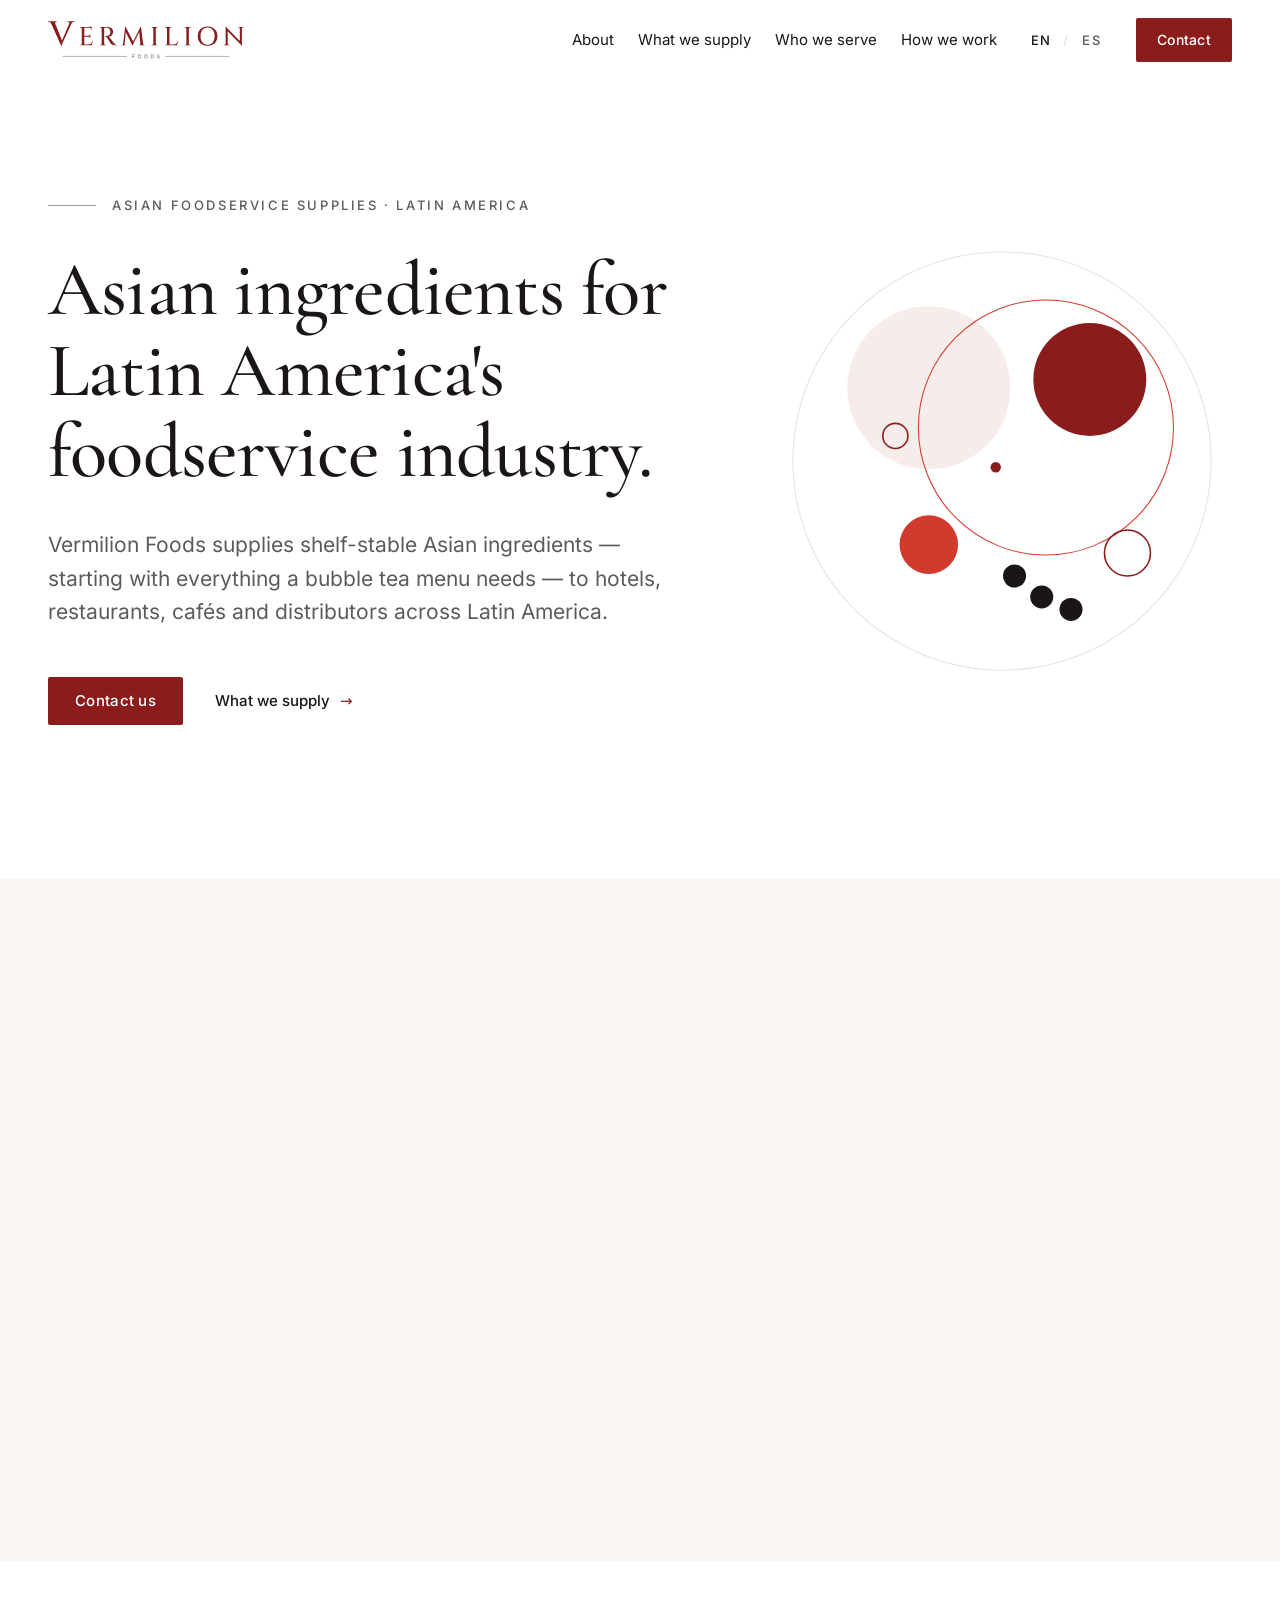
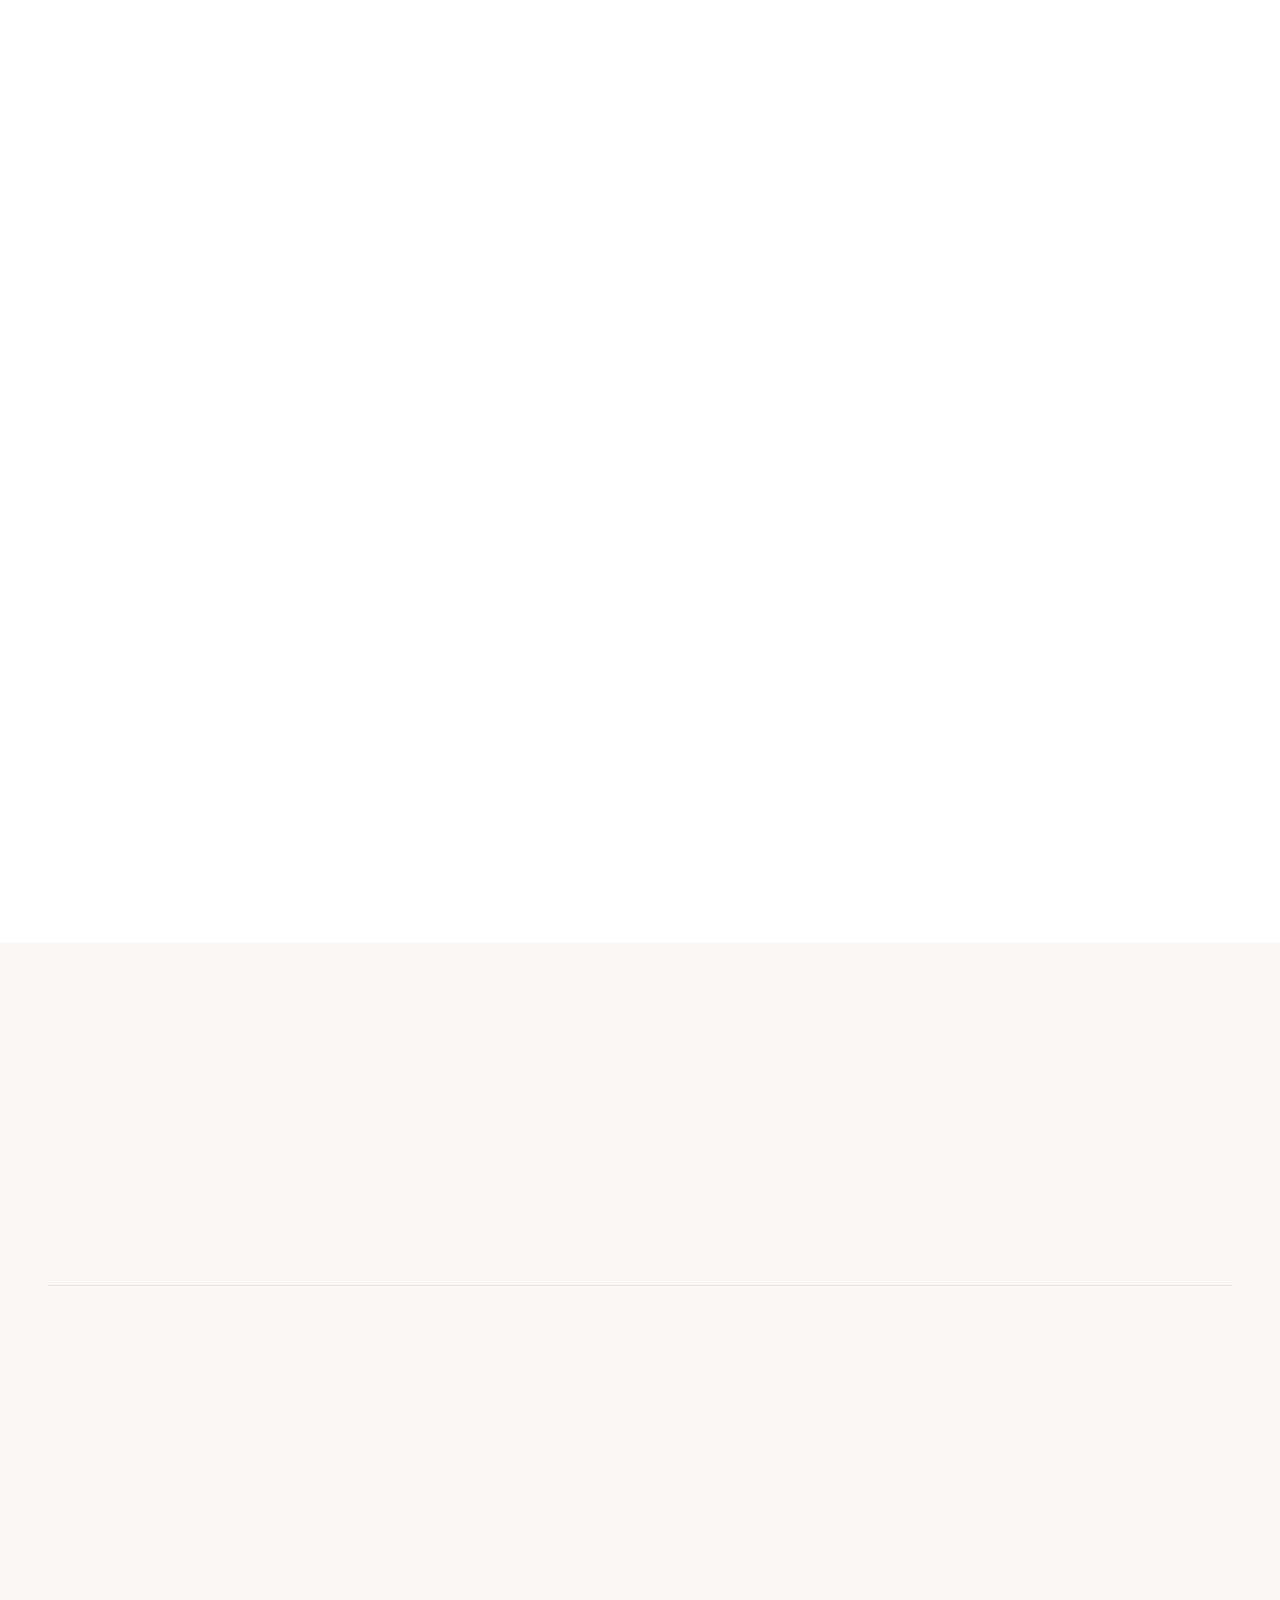
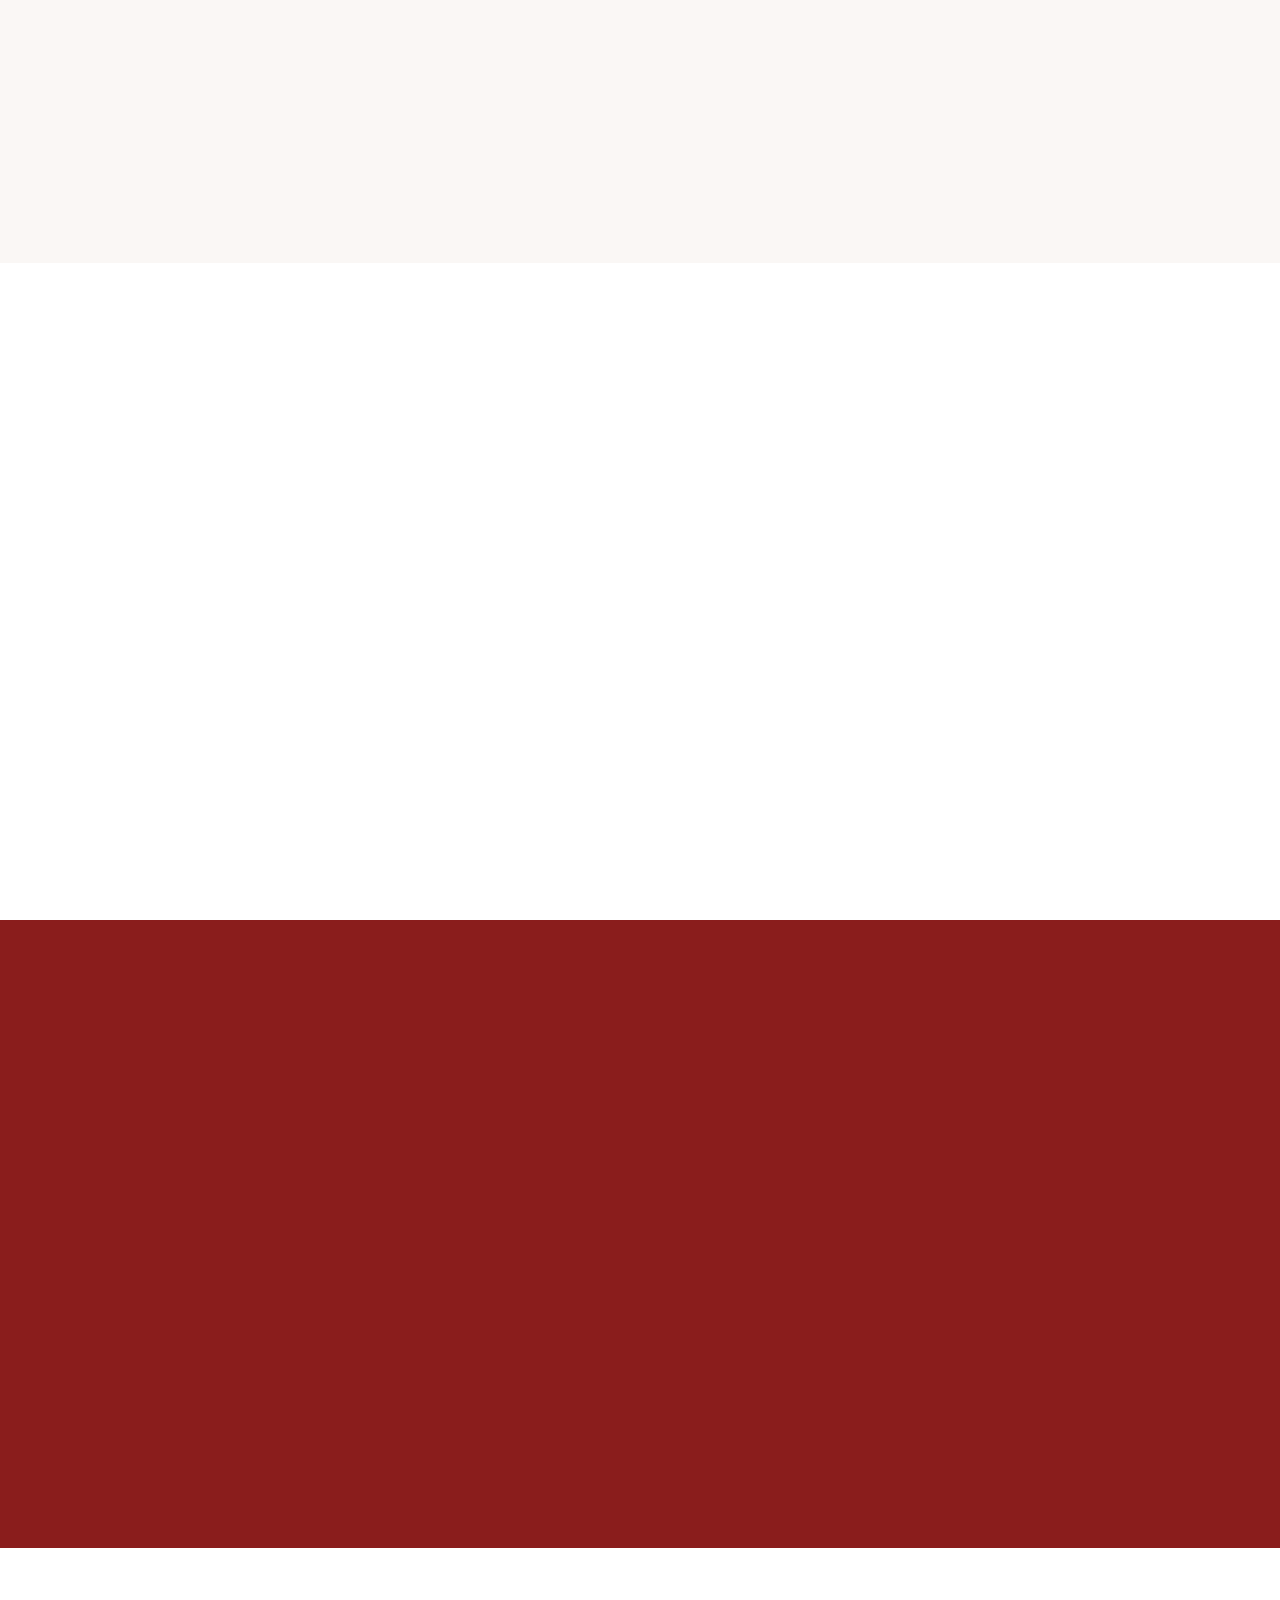
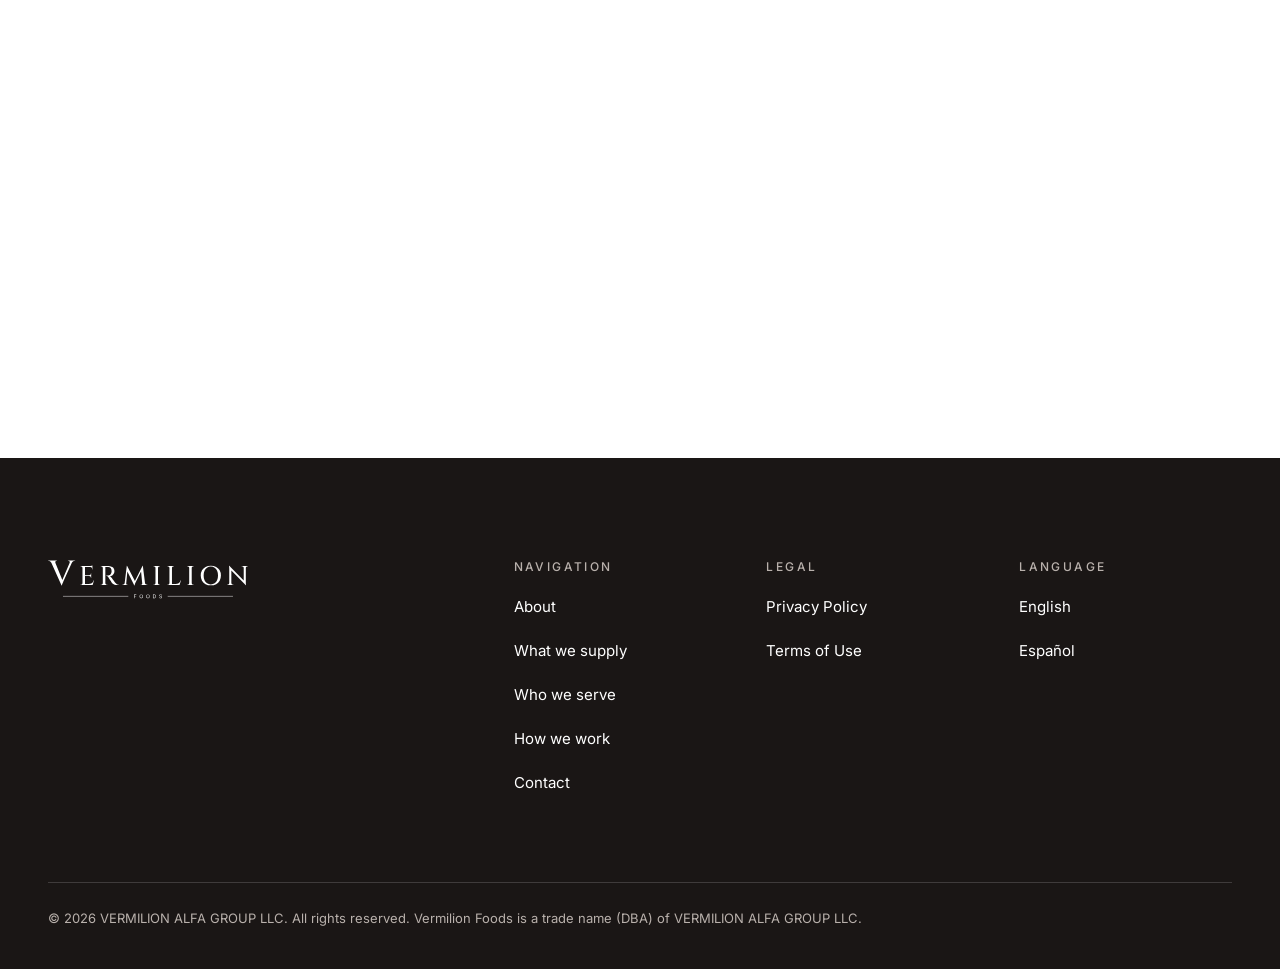
==== index.html @ 8b0ac6c6 "feat: publish bilingual Vermilion Foods phase 1 website" ====
<!doctype html>
<html lang="en">
<head>
  <meta charset="utf-8">
  <meta name="viewport" content="width=device-width, initial-scale=1">
  <meta http-equiv="Content-Security-Policy" content="default-src 'self'; img-src 'self' data:; style-src 'self'; font-src 'self'; script-src 'self'; connect-src 'self'; object-src 'none'; base-uri 'none'; form-action 'none'">
  <meta name="referrer" content="strict-origin-when-cross-origin">
  <title>Vermilion Foods — Asian Foodservice Supplies for Latin America</title>
  <meta name="description" content="Vermilion Foods supplies shelf-stable Asian ingredients and bubble tea supplies to hotels, restaurants, cafés and distributors across Latin America.">
  <link rel="canonical" href="https://jarvis-solutions-lab.github.io/vermilion-foods/">
  <link rel="alternate" hreflang="en" href="https://jarvis-solutions-lab.github.io/vermilion-foods/">
  <link rel="alternate" hreflang="es" href="https://jarvis-solutions-lab.github.io/vermilion-foods/es/">
  <link rel="alternate" hreflang="x-default" href="https://jarvis-solutions-lab.github.io/vermilion-foods/">
  <meta property="og:type" content="website">
  <meta property="og:site_name" content="Vermilion Foods">
  <meta property="og:title" content="Vermilion Foods — Asian Foodservice Supplies for Latin America">
  <meta property="og:description" content="Vermilion Foods supplies shelf-stable Asian ingredients and bubble tea supplies to hotels, restaurants, cafés and distributors across Latin America.">
  <meta property="og:url" content="https://jarvis-solutions-lab.github.io/vermilion-foods/">
  <meta property="og:image" content="https://jarvis-solutions-lab.github.io/vermilion-foods/assets/img/og-image.png">
  <meta property="og:image:width" content="1200">
  <meta property="og:image:height" content="630">
  <meta property="og:image:alt" content="Vermilion Foods">
  <meta property="og:locale" content="en_US">
  <meta property="og:locale:alternate" content="es_LA">
  <meta name="twitter:card" content="summary_large_image">
  <meta name="theme-color" content="#FFFFFF">
  <link rel="icon" href="assets/img/favicon.svg" type="image/svg+xml">
  <link rel="apple-touch-icon" href="assets/img/apple-touch-icon.png">
  <link rel="preload" href="assets/fonts/cormorant-garamond-latin-500-normal.woff2" as="font" type="font/woff2" crossorigin>
  <link rel="stylesheet" href="assets/css/styles.css">
  <script src="assets/js/main.js"></script>
  <script type="application/ld+json">{"@context":"https://schema.org","@type":"Organization","name":"Vermilion Foods","legalName":"VERMILION ALFA GROUP LLC","url":"https://jarvis-solutions-lab.github.io/vermilion-foods/","logo":"https://jarvis-solutions-lab.github.io/vermilion-foods/assets/img/logo-vermilion-foods.svg"}</script><!-- data:EMAIL,PHONE,ADDRESS JSON-LD fields -->
</head>
<body>
  <a class="skip-link" href="#main">Skip to content</a>
  <header class="site-header">
    <div class="wrap header-inner">
      <a class="brand" href="index.html"><img src="assets/img/logo-vermilion-foods.svg" width="196" height="38" alt="Vermilion Foods"></a>
      <button class="menu-toggle" type="button" aria-expanded="false" aria-controls="site-menu"><span>Menu</span><span class="menu-icon" aria-hidden="true"></span></button>
      <div class="site-menu" id="site-menu">
        <nav aria-label="Main">
          <ul class="nav-list">
            <li><a href="#about">About</a></li>
            <li><a href="#products">What we supply</a></li>
            <li><a href="#customers">Who we serve</a></li>
            <li><a href="#process">How we work</a></li>
          </ul>
        </nav>
        <div class="lang" role="group" aria-label="Language"><span aria-current="true" lang="en"><span aria-hidden="true">EN</span><span class="visually-hidden">English</span></span><span class="sep" aria-hidden="true">/</span><a href="es/index.html" hreflang="es" lang="es"><span aria-hidden="true">ES</span><span class="visually-hidden">Español</span></a></div>
        <a class="btn btn-primary btn-sm" href="#contact">Contact</a>
      </div>
    </div>
  </header>
  <main id="main">
    <section class="hero" aria-labelledby="hero-title">
      <div class="wrap hero-grid">
        <div>
          <p class="eyebrow">Asian foodservice supplies · Latin America</p>
          <h1 id="hero-title">Asian ingredients for Latin America's foodservice industry.</h1>
          <p class="lead">Vermilion Foods supplies shelf-stable Asian ingredients — starting with everything a bubble tea menu needs — to hotels, restaurants, cafés and distributors across Latin America.</p>
          <div class="hero-actions">
            <a class="btn btn-primary" href="#contact">Contact us</a>
            <a class="link-arrow" href="#products">What we supply <span class="arrow" aria-hidden="true">→</span></a>
          </div>
        </div>
        <div class="hero-art">
          <svg viewBox="0 0 440 440" width="440" height="440" aria-hidden="true" focusable="false">
            <circle cx="220" cy="220" r="200" fill="none" stroke="#E7E2DE" stroke-width="1"/>
            <circle cx="150" cy="150" r="78" fill="#F6ECEA"/>
            <circle cx="262" cy="188" r="122" fill="none" stroke="#D23A2E" stroke-width="1"/>
            <circle cx="304" cy="142" r="54" fill="#8A1D1C"/>
            <circle cx="150" cy="300" r="28" fill="#D23A2E"/>
            <circle cx="340" cy="308" r="22" fill="none" stroke="#8A1D1C" stroke-width="1.5"/>
            <circle cx="118" cy="196" r="12" fill="none" stroke="#8A1D1C" stroke-width="1.5"/>
            <circle cx="232" cy="330" r="11" fill="#1A1615"/>
            <circle cx="258" cy="350" r="11" fill="#1A1615"/>
            <circle cx="286" cy="362" r="11" fill="#1A1615"/>
            <circle cx="214" cy="226" r="5" fill="#8A1D1C"/>
          </svg>
        </div>
      </div>
    </section>

    <section class="section section--warm" id="about" aria-labelledby="about-title">
      <div class="wrap">
        <p class="eyebrow" data-reveal>About</p>
        <div class="about-grid">
          <h2 id="about-title" data-reveal>A bridge between Asian producers and Latin American kitchens.</h2>
          <div class="prose" data-reveal>
            <p>Vermilion Foods is a business-to-business supplier of Asian food and beverage ingredients. We connect manufacturers in Asia with foodservice operators in Latin America who need consistent products, clear communication and dependable supply.</p>
            <p>Our current focus is the bubble tea category, with a range designed to grow alongside our customers' menus. We work exclusively with shelf-stable products, which keeps logistics simple and quality predictable.</p>
            <p class="legal-note">Vermilion Foods is a trade name of <strong>VERMILION ALFA GROUP LLC</strong>.<!-- data:STATE_OF_FORMATION legal note --></p>
          </div>
        </div>
      </div>
    </section>

    <section class="section" id="products" aria-labelledby="products-title">
      <div class="wrap">
        <div class="section-head">
          <p class="eyebrow" data-reveal>What we supply</p>
          <h2 id="products-title" data-reveal>A focused, shelf-stable range for professional operators.</h2>
        </div>
        <ul class="cards">
          <li class="card" data-reveal>
            <span class="numeral" aria-hidden="true">01</span>
            <h3>Tea & beverage bases</h3>
            <p>Tea leaves, milk tea powders, flavored powders and non-dairy creamers.</p>
          </li>
          <li class="card" data-reveal>
            <span class="numeral" aria-hidden="true">02</span>
            <h3>Toppings</h3>
            <p>Tapioca pearls, popping boba and jellies in foodservice formats.</p>
          </li>
          <li class="card" data-reveal>
            <span class="numeral" aria-hidden="true">03</span>
            <h3>Syrups & flavors</h3>
            <p>Syrups, fruit concentrates and sweeteners for consistent drinks at scale.</p>
          </li>
          <li class="card" data-reveal>
            <span class="numeral" aria-hidden="true">04</span>
            <h3>Asian pantry specialties</h3>
            <p>A growing selection of shelf-stable Asian ingredients for professional kitchens.</p>
          </li>
        </ul>
        <p class="footnote" data-reveal>Product availability varies by market. Contact us for our current range.</p>
      </div>
    </section>

    <section class="section section--warm" id="customers" aria-labelledby="customers-title">
      <div class="wrap">
        <div class="section-head">
          <p class="eyebrow" data-reveal>Who we serve</p>
          <h2 id="customers-title" data-reveal>Built for the HORECA channel.</h2>
        </div>
        <ul class="rows">
          <li class="row" data-reveal>
            <span class="row-index" aria-hidden="true">01</span>
            <h3>Bubble tea shops & cafés</h3>
            <p>Core ingredients for daily operation.</p>
          </li>
          <li class="row" data-reveal>
            <span class="row-index" aria-hidden="true">02</span>
            <h3>Restaurants</h3>
            <p>Asian ingredients for kitchens and beverage programs.</p>
          </li>
          <li class="row" data-reveal>
            <span class="row-index" aria-hidden="true">03</span>
            <h3>Hotels & catering</h3>
            <p>Reliable supply in institutional formats.</p>
          </li>
          <li class="row" data-reveal>
            <span class="row-index" aria-hidden="true">04</span>
            <h3>Distributors & wholesalers</h3>
            <p>A sourcing partner for the Asian category.</p>
          </li>
        </ul>
      </div>
    </section>

    <section class="section" id="process" aria-labelledby="process-title">
      <div class="wrap">
        <div class="section-head">
          <p class="eyebrow" data-reveal>How we work</p>
          <h2 id="process-title" data-reveal>From origin to your operation.</h2>
        </div>
        <ol class="steps">
          <li class="step" data-reveal>
            <span class="numeral" aria-hidden="true">01</span>
            <h3>Sourcing</h3>
            <p>We select products from established manufacturers in Asia.</p>
          </li>
          <li class="step" data-reveal>
            <span class="numeral" aria-hidden="true">02</span>
            <h3>Supply chain</h3>
            <p>We coordinate the path from origin to destination market.</p>
          </li>
          <li class="step" data-reveal>
            <span class="numeral" aria-hidden="true">03</span>
            <h3>Service</h3>
            <p>Support in Spanish and English, before and after every order.</p>
          </li>
        </ol>
      </div>
    </section>

    <section class="band" aria-labelledby="band-title">
      <div class="wrap band-inner" data-reveal>
        <img class="band-logo" src="assets/img/logo-vermilion-foods-white.svg" width="300" height="59" alt="Vermilion Foods">
        <h2 id="band-title">Serving business customers across Latin America.</h2>
        <p>Contact us to confirm availability in your country.</p>
        <a class="btn btn-light" href="#contact">Contact us</a>
      </div>
    </section>

    <section class="section" id="contact" aria-labelledby="contact-title">
      <div class="wrap contact-grid">
        <div>
          <p class="eyebrow" data-reveal>Contact</p>
          <h2 id="contact-title" data-reveal>Let's talk about your operation.</h2>
          <p class="lead" data-reveal>For product information, pricing and availability, reach our team directly. We work with businesses only.</p>
          <!-- data:EMAIL "Email us" mailto button (btn btn-primary) -->
        </div>
        <div class="identity" data-reveal>
          <p class="identity-name">VERMILION ALFA GROUP LLC</p>
          <p class="identity-dba">dba Vermilion Foods</p>
          <!-- data:EMAIL,PHONE,ADDRESS_LINE,ADDRESS_CITY_STATE_ZIP,ADDRESS_COUNTRY,BUSINESS_HOURS contact details (dl.identity-details; address in <address>) -->
        </div>
      </div>
    </section>
  </main>
  <footer class="site-footer">
    <div class="wrap">
      <div class="footer-grid">
        <div>
          <img class="footer-logo" src="assets/img/logo-vermilion-foods-white.svg" width="200" height="39" alt="Vermilion Foods">
        </div>
        <nav class="footer-col" aria-label="Navigation">
          <h2>Navigation</h2>
          <ul>
            <li><a href="#about">About</a></li>
            <li><a href="#products">What we supply</a></li>
            <li><a href="#customers">Who we serve</a></li>
            <li><a href="#process">How we work</a></li>
            <li><a href="#contact">Contact</a></li>
          </ul>
        </nav>
        <nav class="footer-col" aria-label="Legal">
          <h2>Legal</h2>
          <ul>
            <li><a href="privacy.html">Privacy Policy</a></li>
            <li><a href="terms.html">Terms of Use</a></li>
          </ul>
        </nav>
        <div class="footer-col">
          <h2>Language</h2>
          <ul>
            <li><a href="index.html" hreflang="en" lang="en" aria-current="true">English</a></li>
            <li><a href="es/index.html" hreflang="es" lang="es">Español</a></li>
          </ul>
          <!-- data:LINKEDIN_URL footer link -->
        </div>
      </div>
      <p class="footer-legal">© <span data-year>2026</span> VERMILION ALFA GROUP LLC. All rights reserved. Vermilion Foods is a trade name (DBA) of VERMILION ALFA GROUP LLC.</p>
    </div>
  </footer>
</body>
</html>
---- assets/css/styles.css ----
/* Vermilion Foods — styles.css
   Single stylesheet. Mobile-first. No external requests. */

@font-face {
  font-family: "Cormorant Garamond";
  font-style: normal;
  font-weight: 500;
  font-display: swap;
  src: url("../fonts/cormorant-garamond-latin-500-normal.woff2") format("woff2");
}
@font-face {
  font-family: "Cormorant Garamond";
  font-style: normal;
  font-weight: 600;
  font-display: swap;
  src: url("../fonts/cormorant-garamond-latin-600-normal.woff2") format("woff2");
}
@font-face {
  font-family: "Inter";
  font-style: normal;
  font-weight: 400;
  font-display: swap;
  src: url("../fonts/inter-latin-400-normal.woff2") format("woff2");
}
@font-face {
  font-family: "Inter";
  font-style: normal;
  font-weight: 500;
  font-display: swap;
  src: url("../fonts/inter-latin-500-normal.woff2") format("woff2");
}

:root {
  --vermilion: #8A1D1C;
  --vermilion-dark: #6E1615;
  --vermilion-bright: #D23A2E;
  --vermilion-tint: #F6ECEA;
  --ink: #1A1615;
  --gray: #5E5A58;
  --line: #E7E2DE;
  --paper: #FFFFFF;
  --paper-warm: #FAF7F5;

  --serif: "Cormorant Garamond", Georgia, "Times New Roman", serif;
  --sans: "Inter", system-ui, -apple-system, "Segoe UI", Roboto, sans-serif;

  --gutter: 24px;
  --section: clamp(80px, 12vw, 160px);
  --header-h: 72px;
  --measure: 65ch;
}

@media (min-width: 768px) {
  :root { --gutter: 48px; --header-h: 80px; }
}
@media (min-width: 1440px) {
  :root { --gutter: 64px; }
}

*, *::before, *::after { box-sizing: border-box; }

html {
  -webkit-text-size-adjust: 100%;
  text-size-adjust: 100%;
  scroll-behavior: smooth;
  scroll-padding-top: calc(var(--header-h) + 16px);
}

body {
  margin: 0;
  background: var(--paper);
  color: var(--ink);
  font-family: var(--sans);
  font-weight: 400;
  font-size: clamp(1.0625rem, 1rem + 0.25vw, 1.125rem);
  line-height: 1.6;
  -webkit-font-smoothing: antialiased;
  text-rendering: optimizeLegibility;
  overflow-wrap: break-word;
}

img, svg { display: block; max-width: 100%; height: auto; }

h1, h2, h3, p, ul, ol, dl, figure { margin: 0; }
ul[role="list"], .plain-list { list-style: none; padding: 0; }

a { color: var(--vermilion); text-decoration-thickness: 1px; text-underline-offset: 0.2em; }
a:hover { color: var(--vermilion-dark); }

:focus-visible {
  outline: 2px solid var(--vermilion);
  outline-offset: 3px;
  border-radius: 1px;
}

.visually-hidden {
  position: absolute !important;
  width: 1px; height: 1px;
  margin: -1px; padding: 0; border: 0;
  overflow: hidden; clip: rect(0 0 0 0); clip-path: inset(50%);
  white-space: nowrap;
}

.skip-link {
  position: absolute;
  left: var(--gutter);
  top: -100px;
  z-index: 100;
  padding: 12px 18px;
  background: var(--ink);
  color: var(--paper);
  font-size: 0.9375rem;
  font-weight: 500;
  text-decoration: none;
  border-radius: 2px;
}
.skip-link:focus { top: 12px; color: var(--paper); }

.wrap {
  width: 100%;
  max-width: calc(1200px + 2 * var(--gutter));
  margin-inline: auto;
  padding-inline: var(--gutter);
}

/* ---------- Typography ---------- */

.display, h1, h2 {
  font-family: var(--serif);
  font-weight: 500;
  color: var(--ink);
  letter-spacing: -0.01em;
}

h1, .h1 {
  font-size: clamp(2.5rem, 6vw, 5rem);
  line-height: 1.05;
}

h2 {
  font-size: clamp(2rem, 1.4rem + 2.6vw, 3.25rem);
  line-height: 1.1;
}

h3 {
  font-family: var(--serif);
  font-weight: 600;
  font-size: clamp(1.375rem, 1.2rem + 0.6vw, 1.625rem);
  line-height: 1.2;
  color: var(--ink);
}

.lead {
  font-size: clamp(1.125rem, 1.05rem + 0.35vw, 1.3125rem);
  line-height: 1.6;
  color: var(--gray);
  max-width: 58ch;
}

.prose p { max-width: var(--measure); }
.prose p + p { margin-top: 1.25em; }

/* Signature motif from the logo: fine rule + spaced uppercase label */
.eyebrow {
  display: flex;
  align-items: center;
  gap: 16px;
  margin-bottom: clamp(24px, 3vw, 36px);
  font-family: var(--sans);
  font-size: 0.8125rem;
  font-weight: 500;
  line-height: 1.4;
  letter-spacing: 0.2em;
  text-transform: uppercase;
  color: var(--gray);
}
.eyebrow::before {
  content: "";
  flex: 0 0 32px;
  height: 1px;
  background: currentColor;
  opacity: 0.6;
}
@media (min-width: 768px) { .eyebrow::before { flex-basis: 48px; } }
/* Long labels may wrap on small screens: keep the rule on the first line */
.eyebrow:not(.eyebrow--center) { align-items: flex-start; }
.eyebrow:not(.eyebrow--center)::before { margin-top: 0.7em; }
.eyebrow--center { justify-content: center; text-align: center; }
.eyebrow--center::after {
  content: "";
  flex: 0 0 48px;
  height: 1px;
  background: currentColor;
  opacity: 0.6;
}

/* ---------- Buttons ---------- */

.btn {
  display: inline-flex;
  align-items: center;
  justify-content: center;
  min-height: 48px;
  padding: 12px 26px;
  border: 1px solid transparent;
  border-radius: 2px;
  font-family: var(--sans);
  font-size: 0.9375rem;
  font-weight: 500;
  letter-spacing: 0.02em;
  line-height: 1.2;
  text-decoration: none;
  transition: background-color 0.2s ease, color 0.2s ease, border-color 0.2s ease;
}
.btn-primary { background: var(--vermilion); color: var(--paper); }
.btn-primary:hover, .btn-primary:active { background: var(--vermilion-dark); color: var(--paper); }
.btn-sm { min-height: 44px; padding: 10px 20px; font-size: 0.875rem; }
.btn-light { background: var(--paper); color: var(--vermilion); }
.btn-light:hover { background: var(--vermilion-tint); color: var(--vermilion-dark); }

.link-arrow {
  display: inline-flex;
  align-items: center;
  gap: 10px;
  min-height: 48px;
  font-size: 0.9375rem;
  font-weight: 500;
  color: var(--ink);
  text-decoration: none;
}
.link-arrow .arrow { display: inline-block; color: var(--vermilion); transition: transform 0.2s ease; }
.link-arrow:hover { color: var(--vermilion); }
.link-arrow:hover .arrow, .link-arrow:focus-visible .arrow { transform: translateX(4px); }

/* ---------- Header ---------- */

.site-header {
  position: sticky;
  top: 0;
  z-index: 50;
  background: rgba(255, 255, 255, 0.92);
  -webkit-backdrop-filter: saturate(160%) blur(12px);
  backdrop-filter: saturate(160%) blur(12px);
  border-bottom: 1px solid transparent;
  transition: border-color 0.25s ease;
}
.site-header.is-scrolled, html:not(.js) .site-header { border-bottom-color: var(--line); }

.header-inner {
  display: flex;
  align-items: center;
  justify-content: space-between;
  gap: 16px;
  min-height: var(--header-h);
}

.brand {
  display: inline-flex;
  align-items: center;
  flex: 0 0 auto;
  min-height: 44px;
  padding: 4px 0;
}
.brand img { width: 160px; height: auto; }
@media (min-width: 768px) { .brand img { width: 196px; } }

.menu-toggle {
  display: none;
  align-items: center;
  gap: 10px;
  min-height: 44px;
  min-width: 44px;
  padding: 0 4px 0 12px;
  border: 0;
  background: transparent;
  color: var(--ink);
  font: 500 0.875rem/1 var(--sans);
  letter-spacing: 0.08em;
  text-transform: uppercase;
  cursor: pointer;
}
.menu-icon, .menu-icon::before, .menu-icon::after {
  display: block;
  width: 22px;
  height: 1.5px;
  background: currentColor;
  transition: transform 0.2s ease, opacity 0.2s ease;
}
.menu-icon { position: relative; }
.menu-icon::before, .menu-icon::after { content: ""; position: absolute; left: 0; }
.menu-icon::before { top: -7px; }
.menu-icon::after { top: 7px; }
.menu-toggle[aria-expanded="true"] .menu-icon { background: transparent; }
.menu-toggle[aria-expanded="true"] .menu-icon::before { transform: translateY(7px) rotate(45deg); }
.menu-toggle[aria-expanded="true"] .menu-icon::after { transform: translateY(-7px) rotate(-45deg); }

.site-menu { display: flex; align-items: center; gap: 28px; }

.nav-list {
  display: flex;
  align-items: center;
  gap: 4px 24px;
  margin: 0;
  padding: 0;
  list-style: none;
}
.nav-list a, .lang a, .lang span[aria-current] {
  display: inline-flex;
  align-items: center;
  min-height: 44px;
  color: var(--ink);
  font-size: 0.9375rem;
  text-decoration: none;
}
.nav-list a:hover { color: var(--vermilion); }

.lang {
  display: flex;
  align-items: center;
  gap: 6px;
  font-size: 0.8125rem;
  font-weight: 500;
  letter-spacing: 0.12em;
  color: var(--gray);
}
.lang a, .lang span[aria-current] { min-width: 32px; justify-content: center; font-size: 0.8125rem; }
.lang a { color: var(--gray); }
.lang a:hover { color: var(--vermilion); }
.lang [aria-current] { color: var(--ink); text-decoration: underline; text-decoration-color: var(--vermilion); text-underline-offset: 0.45em; }
.lang .sep { color: var(--line); }

/* Compact header: below 1120px the menu collapses */
@media (max-width: 1119.98px) {
  /* Without JS: the full menu is shown, wrapped beneath the logo, header not sticky */
  html:not(.js) .site-header { position: relative; }
  html:not(.js) .header-inner { flex-wrap: wrap; padding-block: 8px; }
  html:not(.js) .site-menu { flex-wrap: wrap; width: 100%; gap: 0 24px; padding-bottom: 8px; }
  html:not(.js) .nav-list { flex-wrap: wrap; width: 100%; }

  .js .menu-toggle { display: inline-flex; }
  .js .site-menu {
    position: absolute;
    left: 0;
    right: 0;
    top: 100%;
    display: none;
    flex-direction: column;
    align-items: stretch;
    gap: 0;
    padding: 8px var(--gutter) 28px;
    background: var(--paper);
    border-bottom: 1px solid var(--line);
    max-height: calc(100vh - var(--header-h));
    overflow-y: auto;
  }
  .js .site-menu.is-open { display: flex; }
  .js .site-menu .nav-list { flex-direction: column; align-items: stretch; gap: 0; }
  .js .site-menu .nav-list a {
    width: 100%;
    min-height: 56px;
    border-bottom: 1px solid var(--line);
    font-family: var(--serif);
    font-size: 1.5rem;
    font-weight: 500;
  }
  .js .site-menu .lang { padding: 16px 0; }
  .js .site-menu .btn { align-self: flex-start; }
}

/* ---------- Sections ---------- */

.section { padding-block: var(--section); }
.section--warm { background: var(--paper-warm); }
.section-head { max-width: 820px; margin-bottom: clamp(48px, 6vw, 80px); }

/* Hero */
.hero { padding-block: clamp(56px, 9vw, 128px) var(--section); overflow: hidden; }
.hero-grid { display: grid; gap: clamp(40px, 6vw, 72px); align-items: center; }
.hero h1 { max-width: 18ch; }
.hero .lead { margin-top: clamp(24px, 3vw, 36px); }
.hero-actions { display: flex; flex-wrap: wrap; align-items: center; gap: 12px 32px; margin-top: clamp(32px, 4vw, 48px); }
.hero-art { width: min(100%, 420px); justify-self: center; }
.hero-art svg { width: 100%; height: auto; }
@media (min-width: 1024px) {
  .hero-grid { grid-template-columns: minmax(0, 7fr) minmax(0, 5fr); }
  .hero-art { width: 100%; max-width: 460px; justify-self: end; }
}
@media (max-width: 767.98px) {
  .hero-art { width: min(72%, 300px); }
}

/* About */
.about-grid { display: grid; gap: clamp(32px, 5vw, 80px); }
.legal-note {
  margin-top: clamp(32px, 4vw, 48px);
  padding-top: 24px;
  border-top: 1px solid var(--line);
  font-size: 0.9375rem;
  color: var(--gray);
  max-width: var(--measure);
}
.legal-note strong { color: var(--ink); font-weight: 500; letter-spacing: 0.02em; }
@media (min-width: 1024px) {
  .about-grid { grid-template-columns: minmax(0, 5fr) minmax(0, 6fr); }
  .about-grid h2 { position: sticky; top: calc(var(--header-h) + 32px); align-self: start; }
}

/* Cards */
.cards { display: grid; gap: 16px; margin: 0; padding: 0; list-style: none; }
.card {
  display: flex;
  flex-direction: column;
  gap: 16px;
  padding: clamp(28px, 3vw, 40px);
  background: var(--paper);
  border: 1px solid var(--line);
  border-radius: 2px;
  transition: border-color 0.25s ease;
}
.card:hover { border-color: var(--vermilion); }
.numeral {
  font-family: var(--serif);
  font-weight: 500;
  font-size: clamp(2.75rem, 2.2rem + 2vw, 3.75rem);
  line-height: 1;
  color: var(--vermilion);
  font-variant-numeric: lining-nums;
}
.card .numeral { margin-bottom: clamp(16px, 3vw, 40px); }
.card p { color: var(--gray); font-size: 1rem; }
.footnote { margin-top: 32px; font-size: 0.9375rem; color: var(--gray); }
@media (min-width: 768px) { .cards { grid-template-columns: repeat(2, minmax(0, 1fr)); } }
@media (min-width: 1200px) { .cards { grid-template-columns: repeat(4, minmax(0, 1fr)); } }

/* Who we serve — rows */
.rows { margin: 0; padding: 0; list-style: none; border-top: 1px solid var(--line); }
.row {
  display: grid;
  gap: 8px 32px;
  padding-block: clamp(24px, 3vw, 36px);
  border-bottom: 1px solid var(--line);
}
.row-index { font-size: 0.8125rem; font-weight: 500; letter-spacing: 0.2em; color: var(--gray); padding-top: 0.35em; }
.row p { color: var(--gray); max-width: 52ch; }
@media (min-width: 768px) {
  .row { grid-template-columns: 64px minmax(0, 5fr) minmax(0, 6fr); align-items: baseline; }
}

/* How we work — steps */
.steps { display: grid; gap: 48px; margin: 0; padding: 0; list-style: none; }
.step { padding-top: 28px; border-top: 1px solid var(--ink); }
.step .numeral { font-size: 1.75rem; margin-bottom: 20px; }
.step h3 { margin-bottom: 12px; }
.step p { color: var(--gray); }
@media (min-width: 768px) { .steps { grid-template-columns: repeat(3, minmax(0, 1fr)); gap: clamp(24px, 4vw, 56px); } }

/* Feature band — the only vermilion section */
.band { background: var(--vermilion); color: var(--paper); padding-block: clamp(72px, 9vw, 120px); }
.band-inner { display: grid; gap: 32px; justify-items: center; text-align: center; }
.band-logo { width: min(300px, 72%); }
.band h2 { color: var(--paper); max-width: 20ch; font-size: clamp(2rem, 1.4rem + 2.4vw, 3rem); }
.band p { max-width: 48ch; color: var(--paper); font-size: 1.125rem; }
.band .btn-light { margin-top: 8px; }
.band :focus-visible { outline-color: var(--paper); }

/* Contact */
.contact-grid { display: grid; gap: clamp(40px, 6vw, 96px); }
.contact-grid .lead { margin-top: 24px; }
.identity {
  align-self: start;
  padding: clamp(28px, 3vw, 40px);
  border: 1px solid var(--line);
  border-radius: 2px;
  background: var(--paper);
}
.identity-name { font-size: 1rem; font-weight: 500; letter-spacing: 0.08em; color: var(--ink); }
.identity-dba { margin-top: 4px; color: var(--gray); font-size: 1rem; }
.identity-details { margin: 28px 0 0; padding: 0; }
.identity-details dt { font-size: 0.8125rem; font-weight: 500; letter-spacing: 0.2em; text-transform: uppercase; color: var(--gray); }
@media (min-width: 1024px) { .contact-grid { grid-template-columns: minmax(0, 7fr) minmax(0, 5fr); align-items: end; } }

/* ---------- Footer ---------- */

.site-footer { background: var(--ink); color: #D9D3CF; padding-block: clamp(64px, 8vw, 104px) 40px; font-size: 0.9375rem; }
.site-footer a { color: #FFFFFF; text-decoration: none; }
.site-footer a:hover { text-decoration: underline; color: #FFFFFF; }
.site-footer :focus-visible { outline-color: #FFFFFF; }
.footer-grid { display: grid; gap: 40px; }
.footer-logo { width: 200px; }
.footer-col h2 {
  margin-bottom: 12px;
  font-family: var(--sans);
  font-size: 0.75rem;
  font-weight: 500;
  letter-spacing: 0.2em;
  text-transform: uppercase;
  color: #B9B1AC;
}
.footer-col ul { margin: 0; padding: 0; list-style: none; }
.footer-col a { display: inline-flex; align-items: center; min-height: 44px; }
.footer-legal {
  margin-top: clamp(48px, 6vw, 80px);
  padding-top: 24px;
  border-top: 1px solid rgba(255, 255, 255, 0.16);
  font-size: 0.8125rem;
  line-height: 1.7;
  color: #B9B1AC;
  max-width: none;
}
@media (min-width: 768px) {
  .footer-grid { grid-template-columns: minmax(0, 2fr) repeat(3, minmax(0, 1fr)); }
}

/* ---------- Legal pages ---------- */

.legal-page { padding-block: clamp(56px, 8vw, 112px) var(--section); }
.legal-page h1 { font-size: clamp(2.5rem, 5vw, 4rem); }
.legal-meta { margin-top: 20px; color: var(--gray); font-size: 0.9375rem; }
.legal-body { margin-top: clamp(40px, 5vw, 64px); max-width: 720px; }
.legal-body section + section { margin-top: 40px; padding-top: 40px; border-top: 1px solid var(--line); }
.legal-body h2 { font-size: clamp(1.5rem, 1.3rem + 0.8vw, 1.875rem); margin-bottom: 12px; }
.legal-body p { color: var(--ink); }
.legal-body p + p { margin-top: 1em; }

/* ---------- Motion (progressive enhancement) ---------- */

.js .reveal-pending { opacity: 0; transform: translateY(12px); }
.js .reveal-pending.is-visible {
  opacity: 1;
  transform: none;
  transition: opacity 0.5s ease, transform 0.5s ease;
}

@media (prefers-reduced-motion: reduce) {
  html { scroll-behavior: auto; }
  *, *::before, *::after { transition: none !important; animation: none !important; }
  .js .reveal-pending { opacity: 1; transform: none; }
}

@media print {
  .site-header, .band, .hero-art, .skip-link { display: none !important; }
  .site-footer { background: none; color: #000; }
}
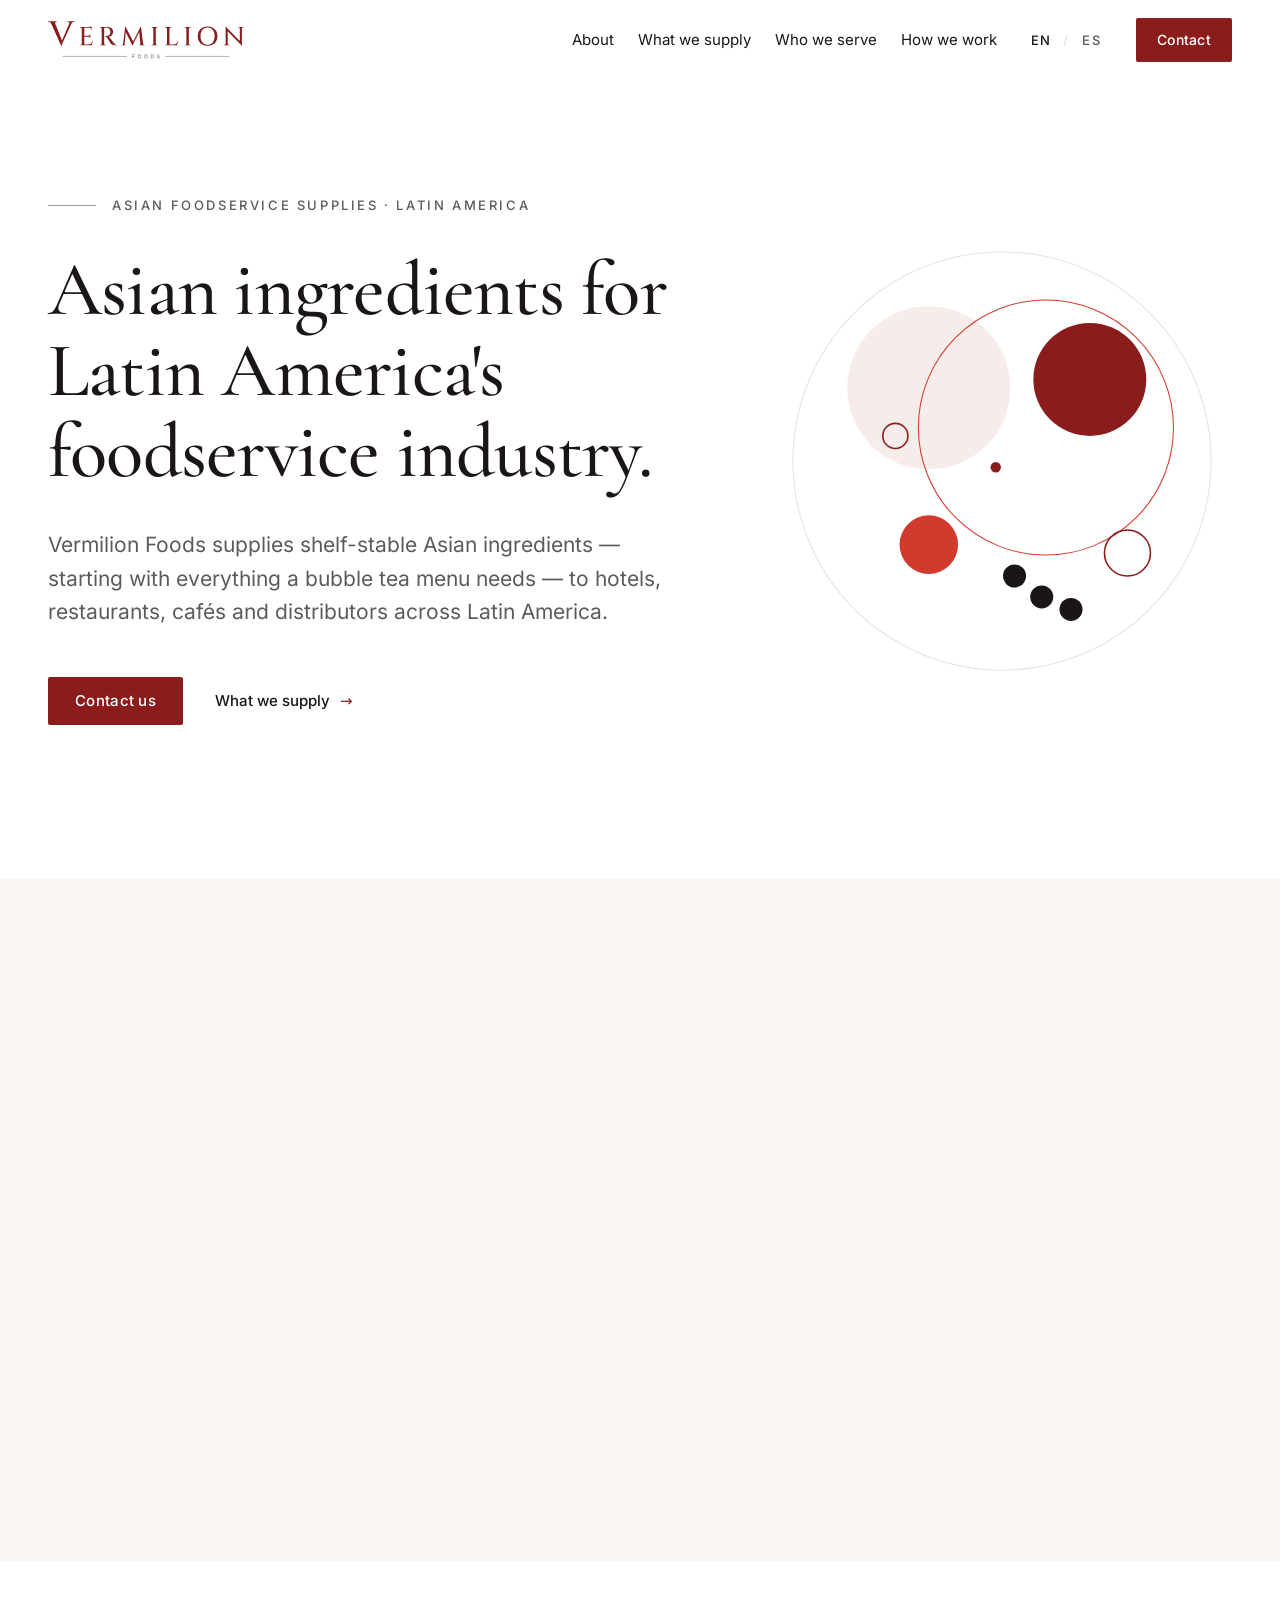
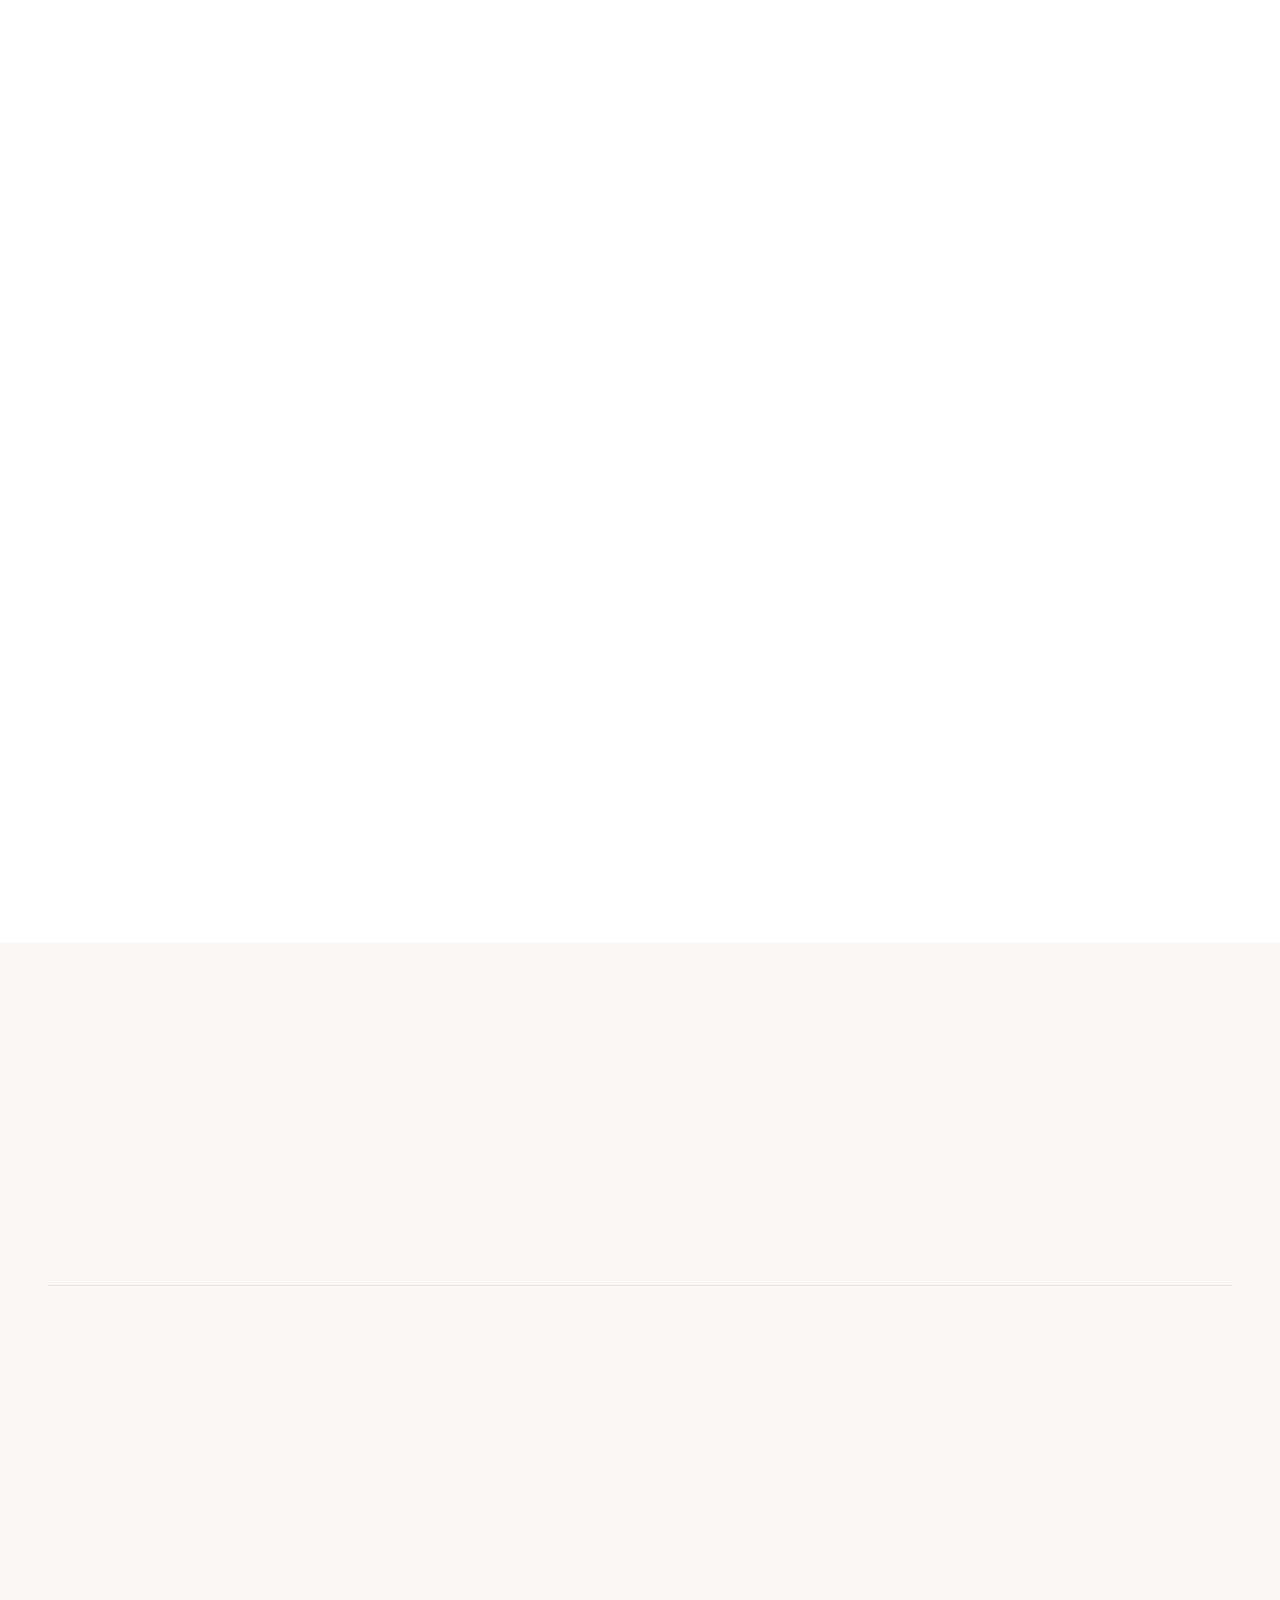
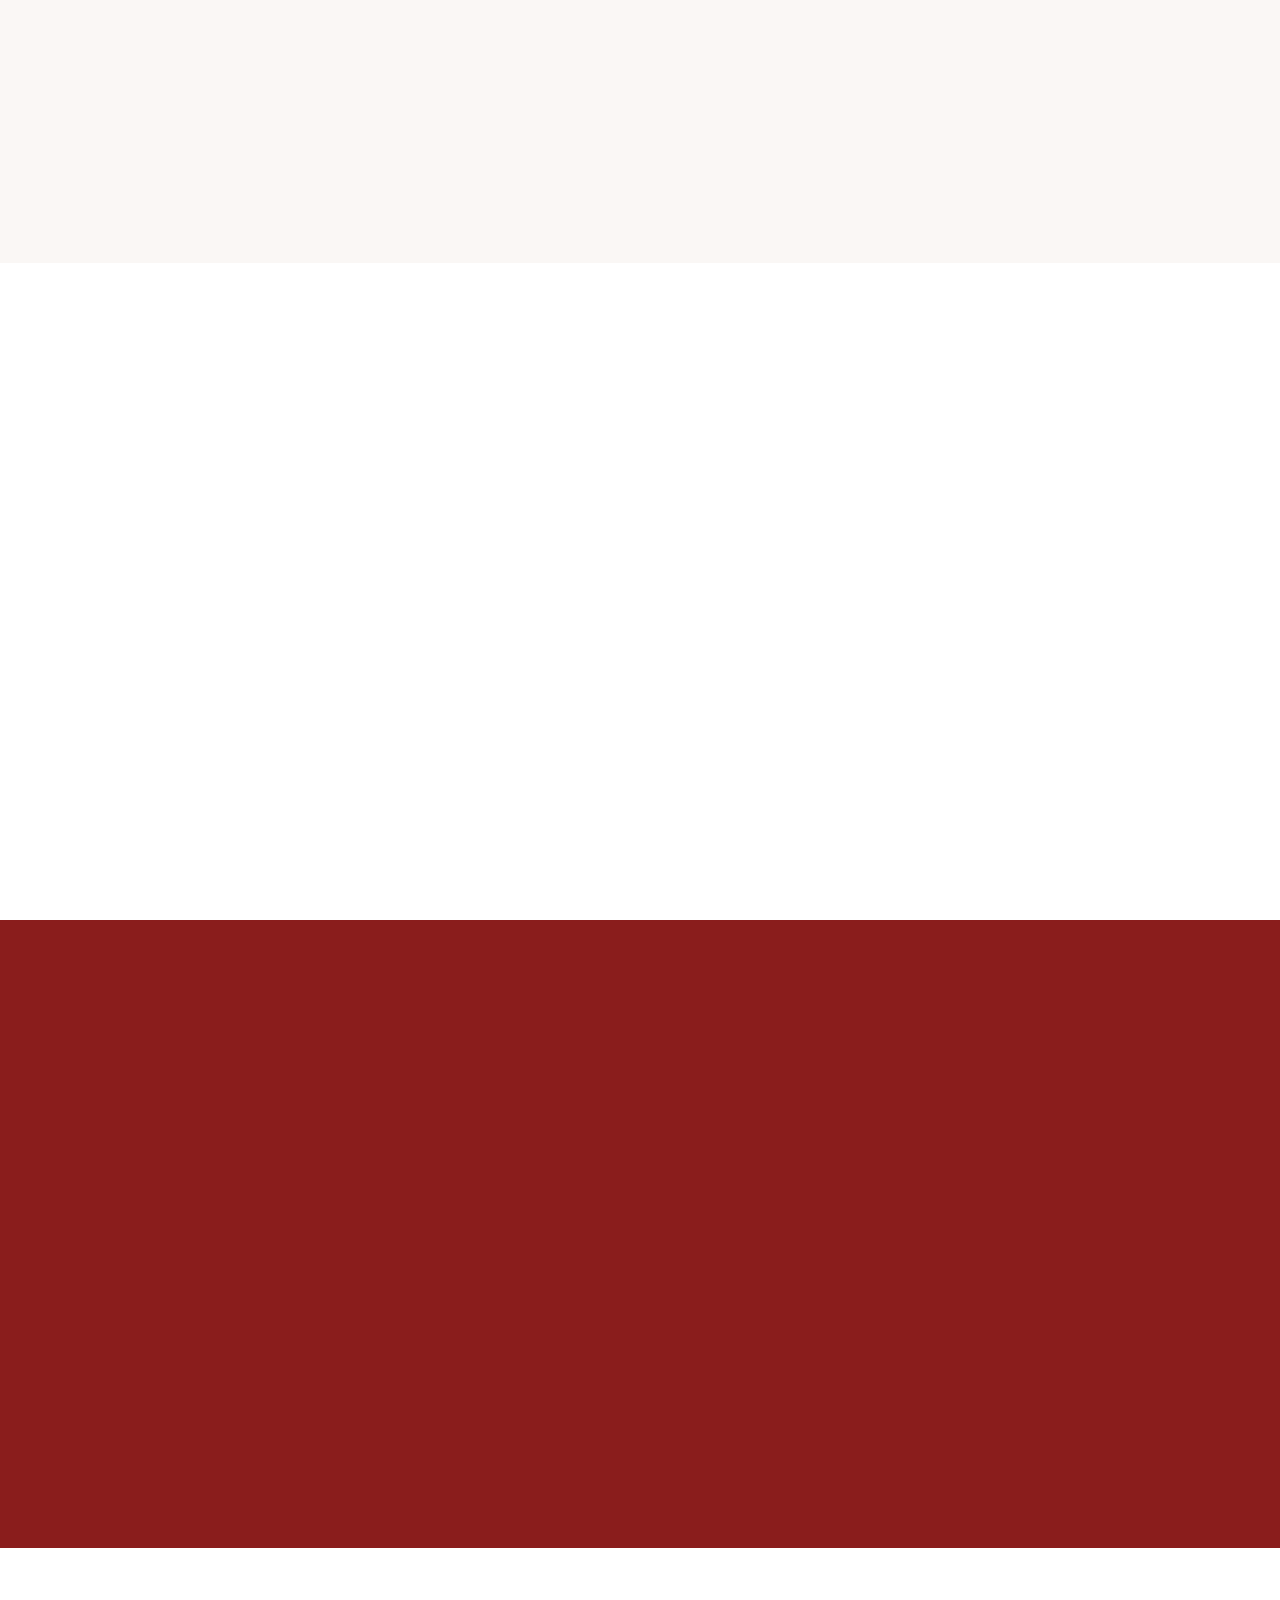
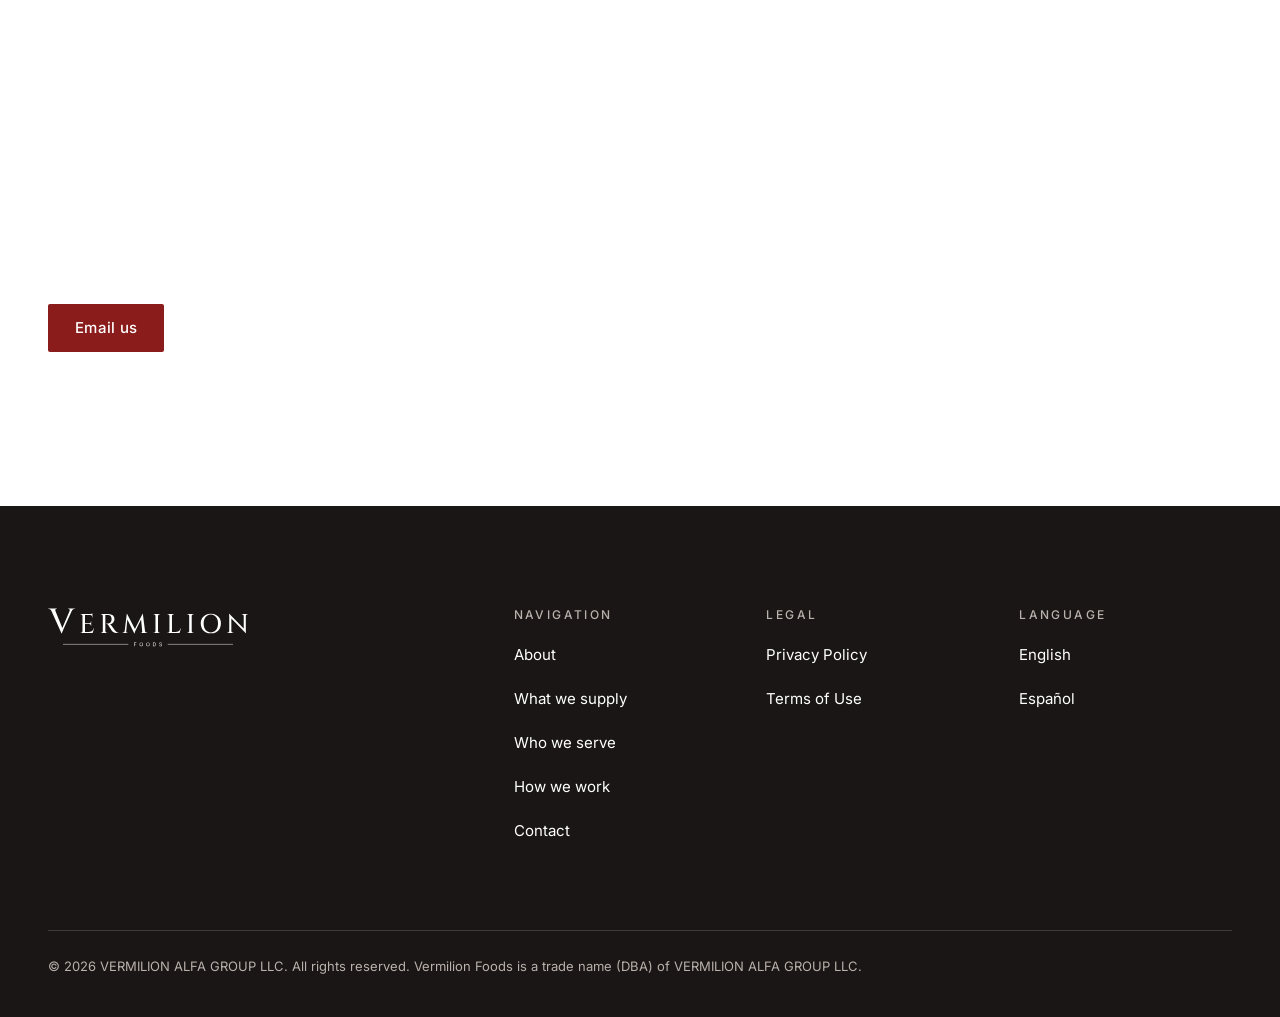
==== commit 9c3cd943: "fix: add confirmed sales email across English and Spanish pages" ====
--- a/index.html
+++ b/index.html
@@ -29,7 +29,7 @@
   <link rel="preload" href="assets/fonts/cormorant-garamond-latin-500-normal.woff2" as="font" type="font/woff2" crossorigin>
   <link rel="stylesheet" href="assets/css/styles.css">
   <script src="assets/js/main.js"></script>
-  <script type="application/ld+json">{"@context":"https://schema.org","@type":"Organization","name":"Vermilion Foods","legalName":"VERMILION ALFA GROUP LLC","url":"https://jarvis-solutions-lab.github.io/vermilion-foods/","logo":"https://jarvis-solutions-lab.github.io/vermilion-foods/assets/img/logo-vermilion-foods.svg"}</script><!-- data:EMAIL,PHONE,ADDRESS JSON-LD fields -->
+  <script type="application/ld+json">{"@context":"https://schema.org","@type":"Organization","name":"Vermilion Foods","legalName":"VERMILION ALFA GROUP LLC","url":"https://jarvis-solutions-lab.github.io/vermilion-foods/","logo":"https://jarvis-solutions-lab.github.io/vermilion-foods/assets/img/logo-vermilion-foods.svg","email":"sales@vermilionfoods.com"}</script><!-- data:EMAIL,PHONE,ADDRESS JSON-LD fields -->
 </head>
 <body>
   <a class="skip-link" href="#main">Skip to content</a>
@@ -199,11 +199,12 @@
           <p class="eyebrow" data-reveal>Contact</p>
           <h2 id="contact-title" data-reveal>Let's talk about your operation.</h2>
           <p class="lead" data-reveal>For product information, pricing and availability, reach our team directly. We work with businesses only.</p>
-          <!-- data:EMAIL "Email us" mailto button (btn btn-primary) -->
+          <a class="btn btn-primary" href="mailto:sales@vermilionfoods.com">Email us</a>
         </div>
         <div class="identity" data-reveal>
           <p class="identity-name">VERMILION ALFA GROUP LLC</p>
           <p class="identity-dba">dba Vermilion Foods</p>
+          <dl class="identity-details"><dt>Email</dt><dd><a href="mailto:sales@vermilionfoods.com">sales@vermilionfoods.com</a></dd></dl>
           <!-- data:EMAIL,PHONE,ADDRESS_LINE,ADDRESS_CITY_STATE_ZIP,ADDRESS_COUNTRY,BUSINESS_HOURS contact details (dl.identity-details; address in <address>) -->
         </div>
       </div>
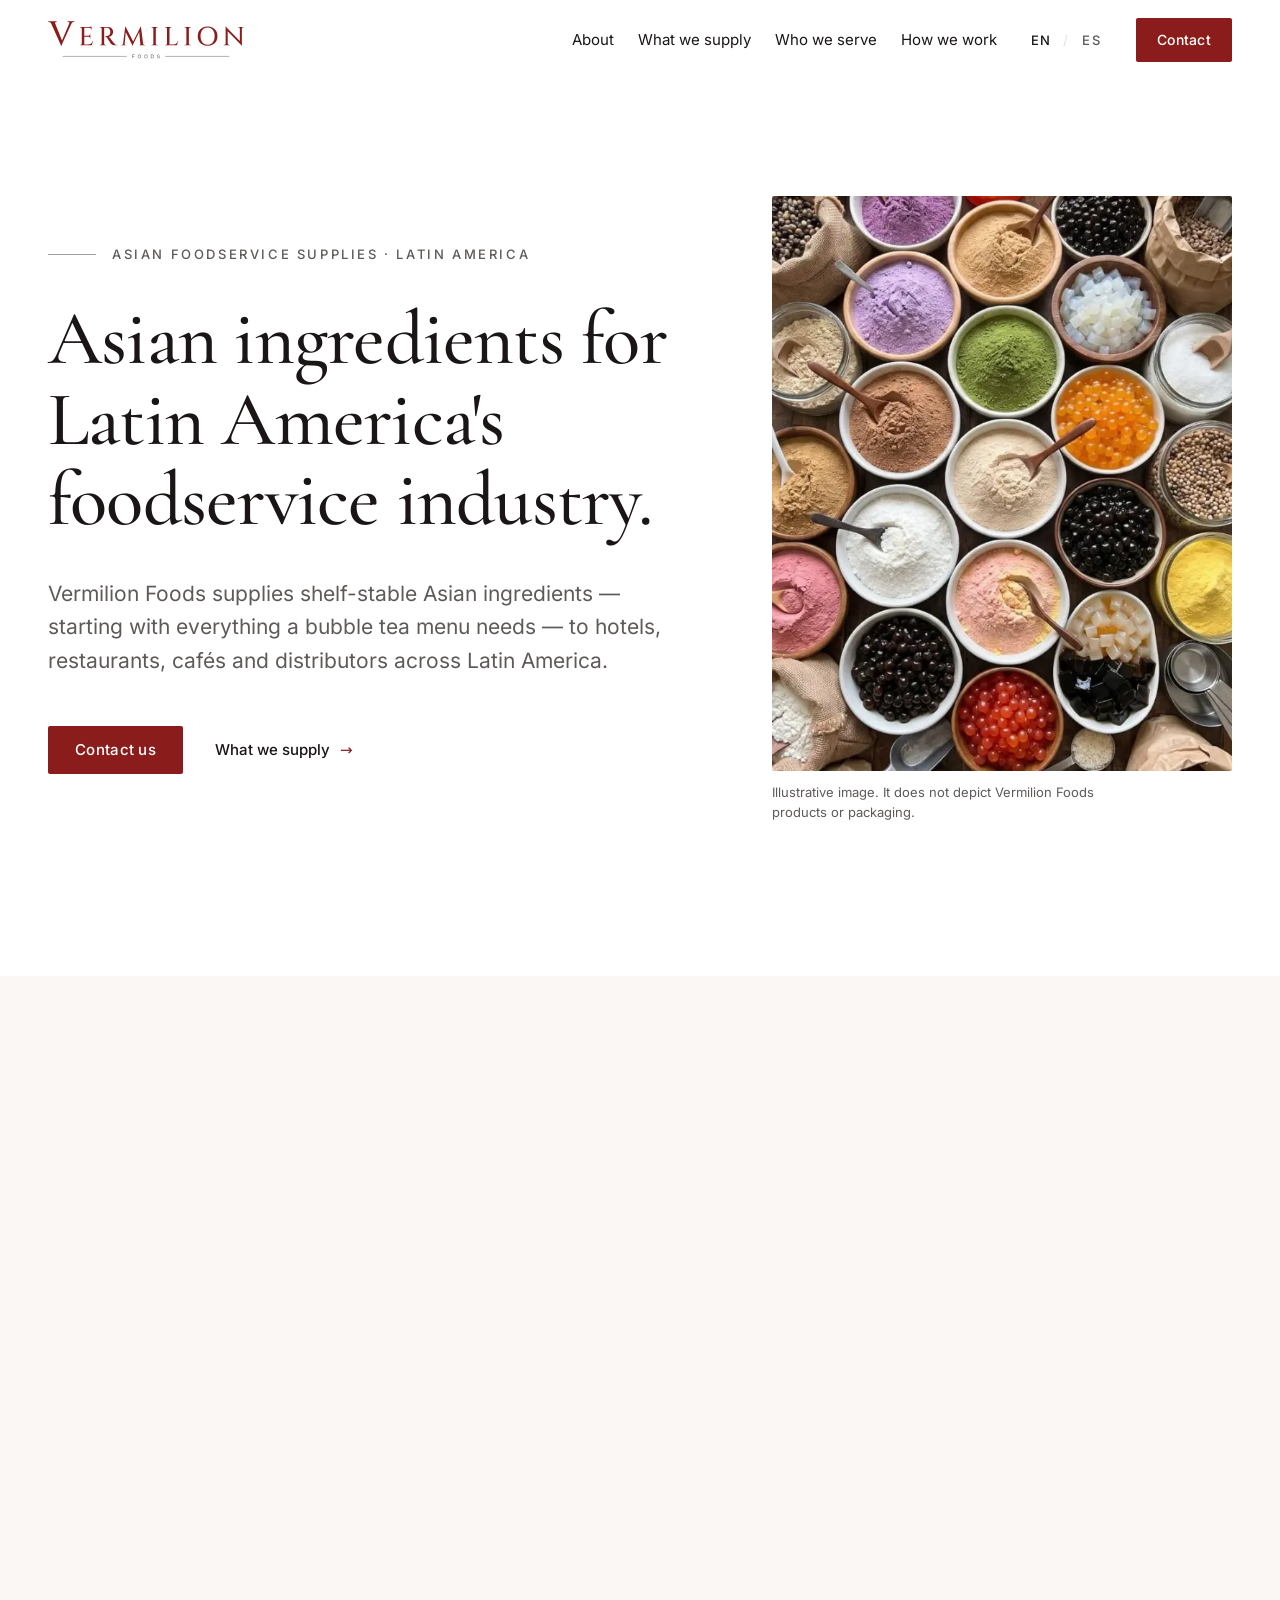
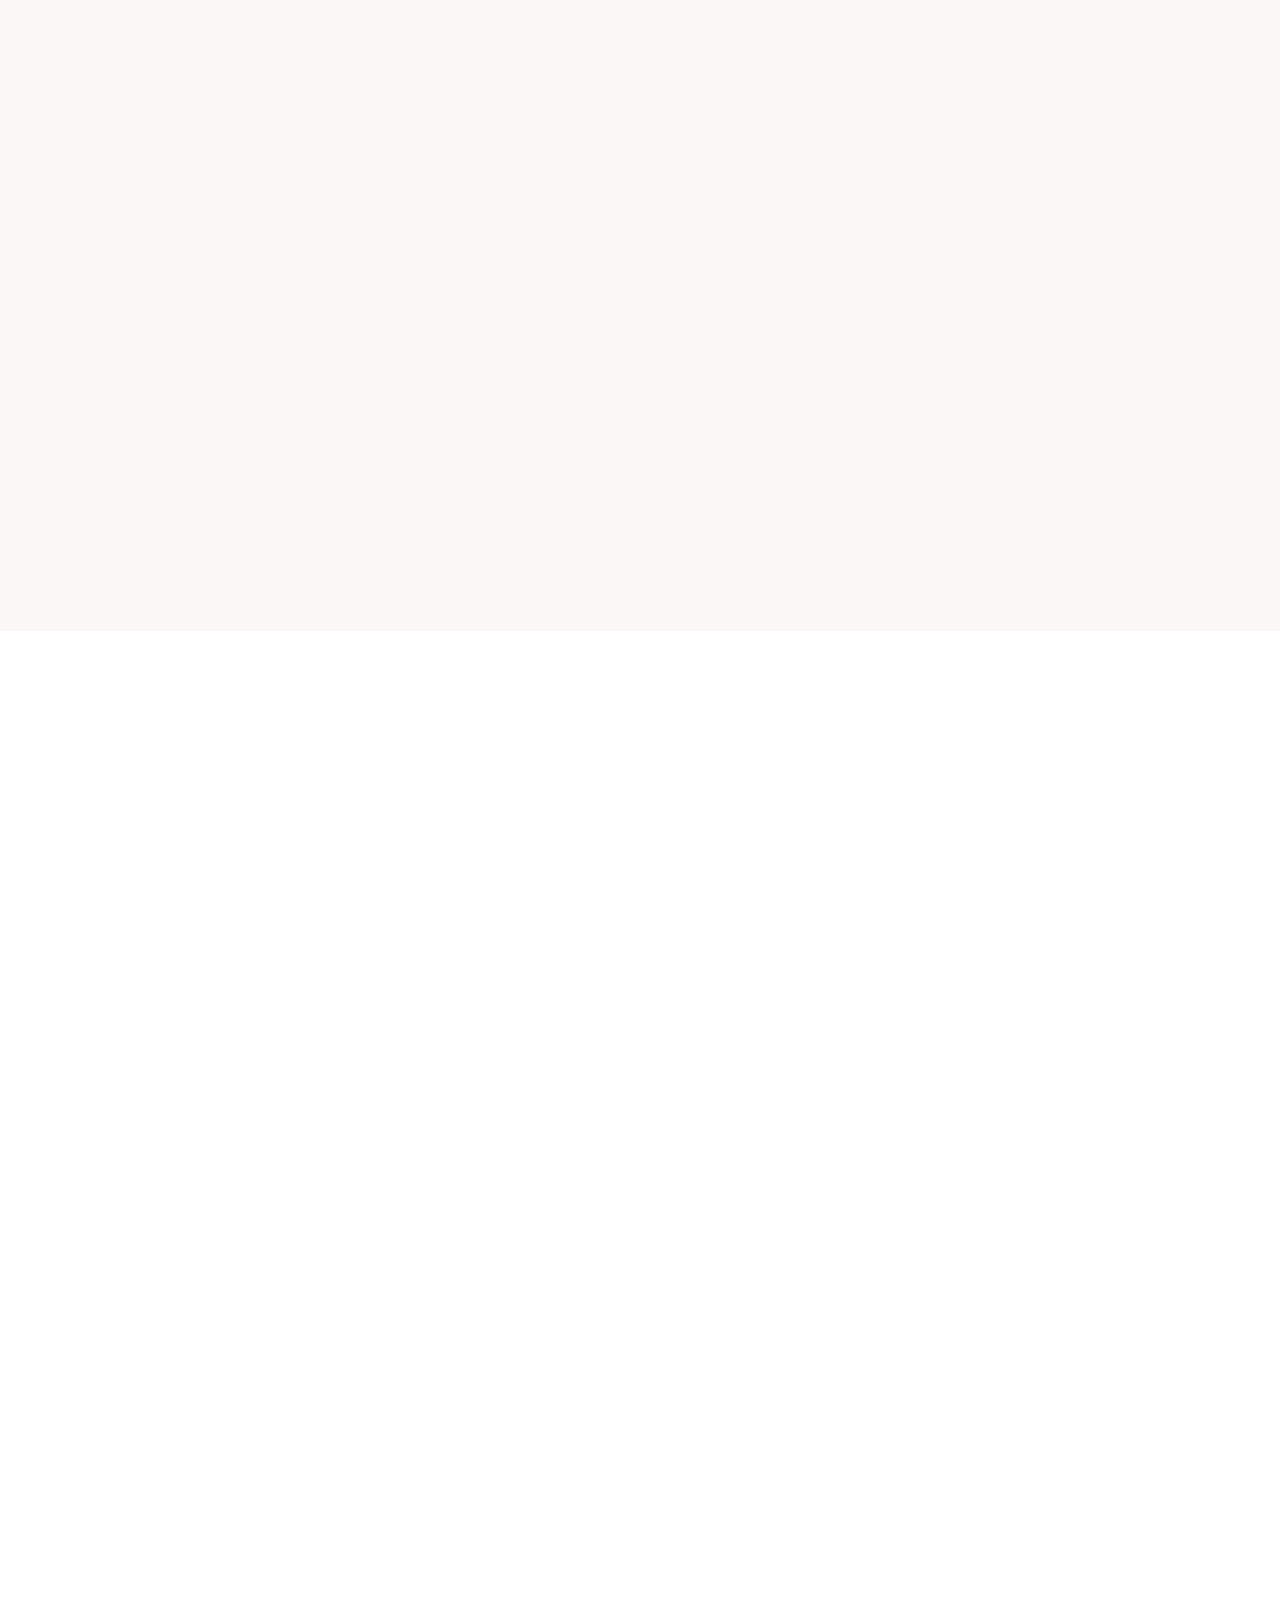
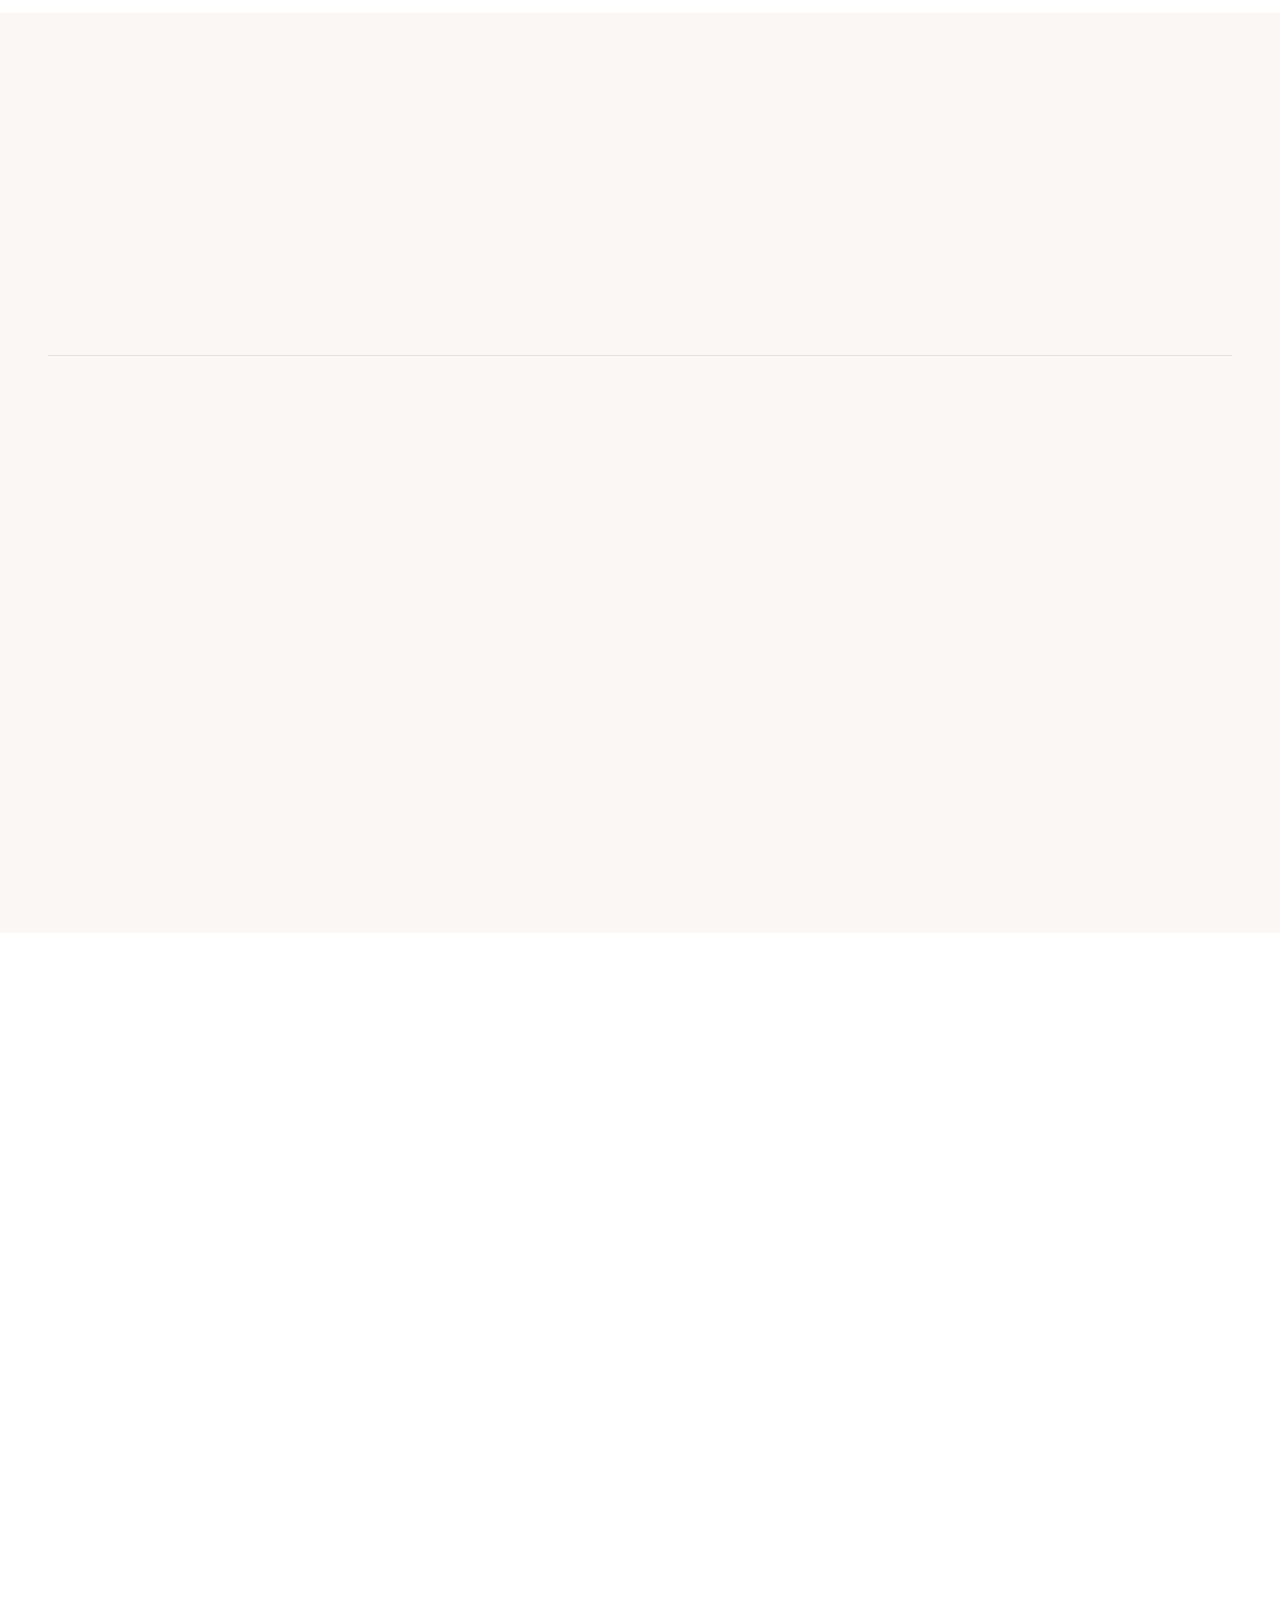
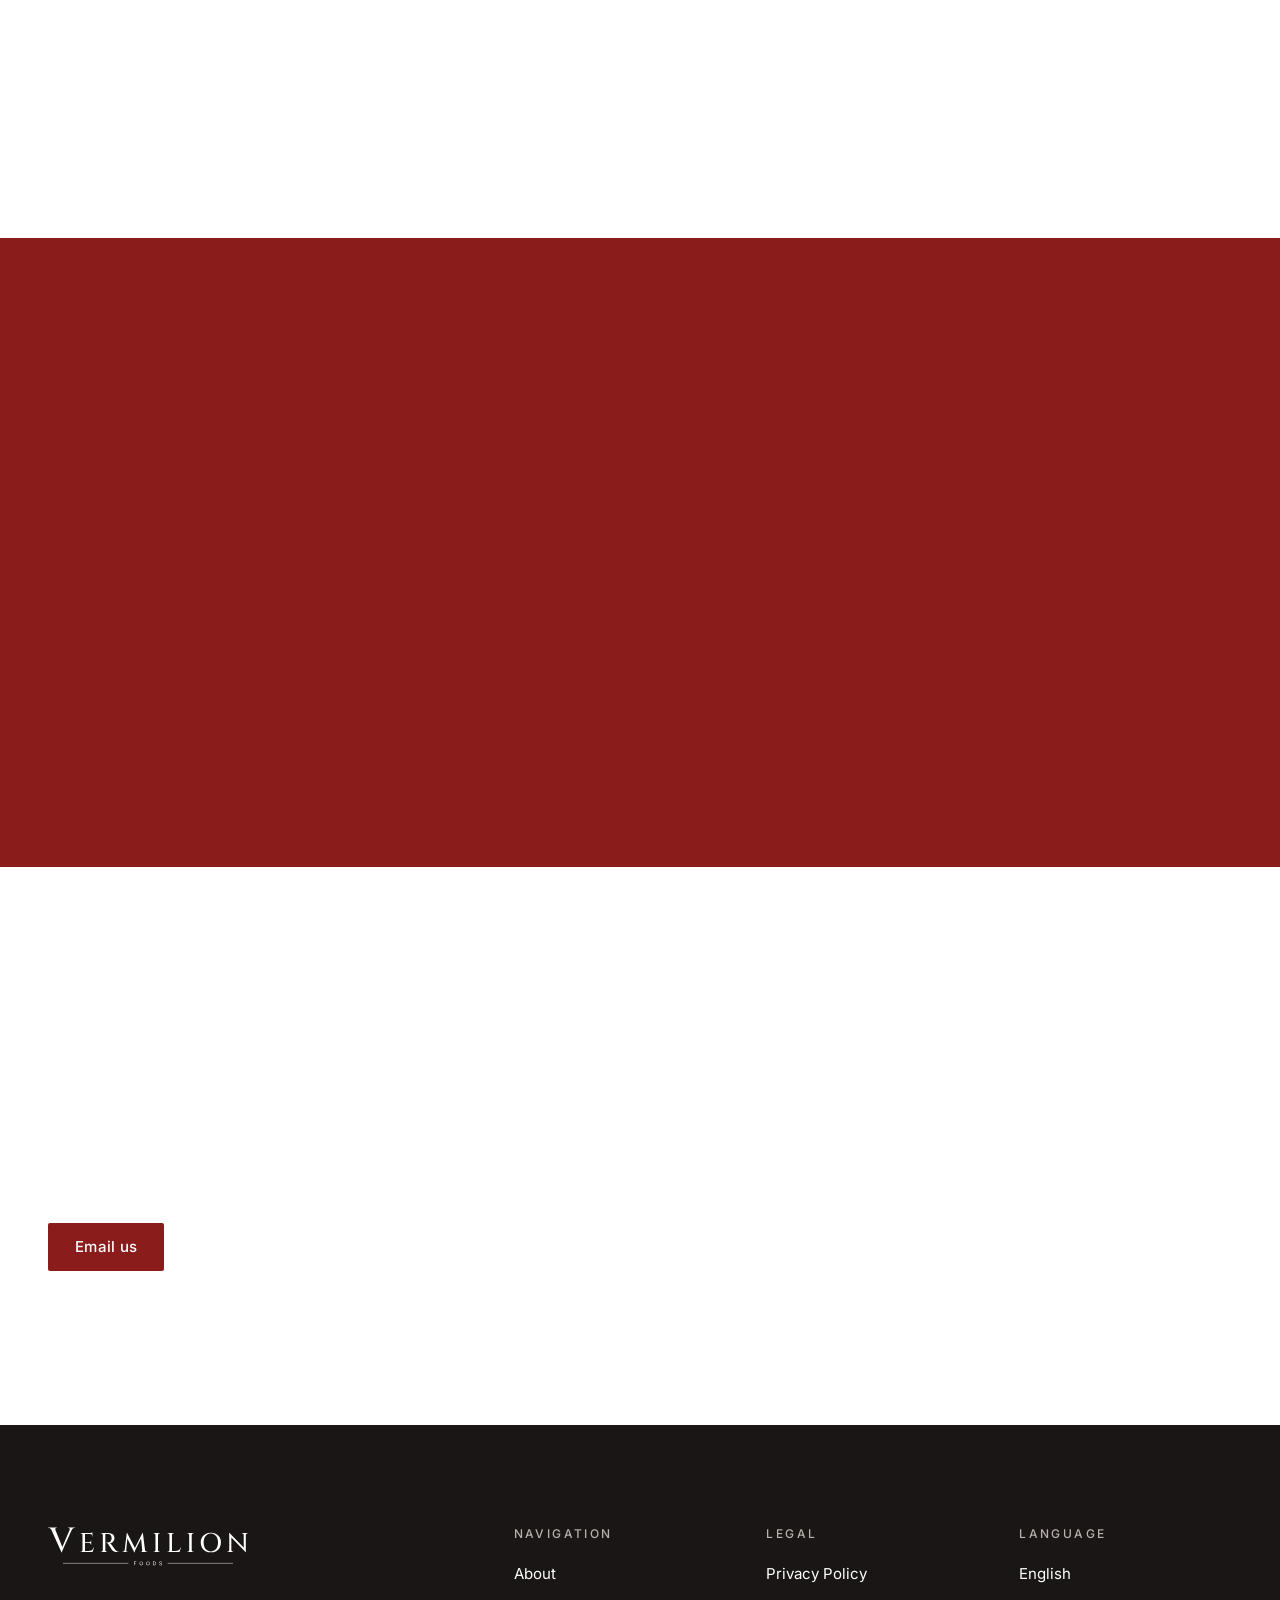
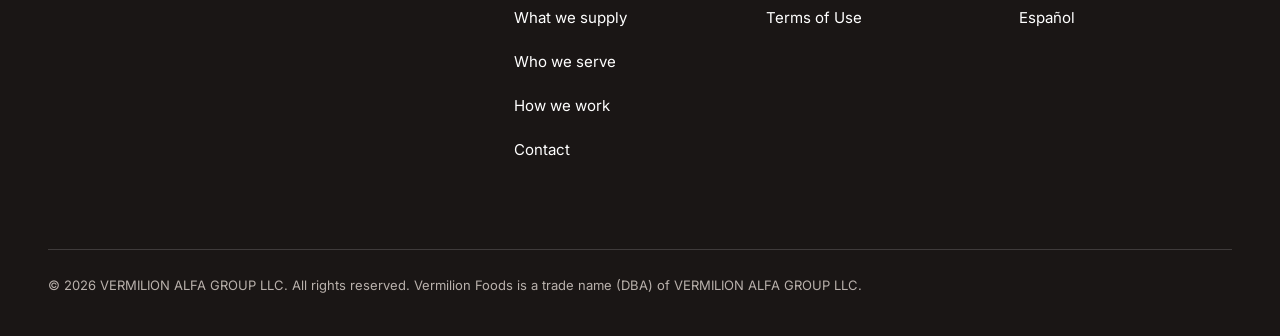
==== commit c8a0f8c2: "feat: add responsive illustrative photography in English and Spanish" ====
--- a/index.html
+++ b/index.html
@@ -7,16 +7,16 @@
   <meta name="referrer" content="strict-origin-when-cross-origin">
   <title>Vermilion Foods — Asian Foodservice Supplies for Latin America</title>
   <meta name="description" content="Vermilion Foods supplies shelf-stable Asian ingredients and bubble tea supplies to hotels, restaurants, cafés and distributors across Latin America.">
-  <link rel="canonical" href="https://jarvis-solutions-lab.github.io/vermilion-foods/">
-  <link rel="alternate" hreflang="en" href="https://jarvis-solutions-lab.github.io/vermilion-foods/">
-  <link rel="alternate" hreflang="es" href="https://jarvis-solutions-lab.github.io/vermilion-foods/es/">
-  <link rel="alternate" hreflang="x-default" href="https://jarvis-solutions-lab.github.io/vermilion-foods/">
+  <link rel="canonical" href="https://vermilionfoods.com/">
+  <link rel="alternate" hreflang="en" href="https://vermilionfoods.com/">
+  <link rel="alternate" hreflang="es" href="https://vermilionfoods.com/es/">
+  <link rel="alternate" hreflang="x-default" href="https://vermilionfoods.com/">
   <meta property="og:type" content="website">
   <meta property="og:site_name" content="Vermilion Foods">
   <meta property="og:title" content="Vermilion Foods — Asian Foodservice Supplies for Latin America">
   <meta property="og:description" content="Vermilion Foods supplies shelf-stable Asian ingredients and bubble tea supplies to hotels, restaurants, cafés and distributors across Latin America.">
-  <meta property="og:url" content="https://jarvis-solutions-lab.github.io/vermilion-foods/">
-  <meta property="og:image" content="https://jarvis-solutions-lab.github.io/vermilion-foods/assets/img/og-image.png">
+  <meta property="og:url" content="https://vermilionfoods.com/">
+  <meta property="og:image" content="https://vermilionfoods.com/assets/img/og-image.png">
   <meta property="og:image:width" content="1200">
   <meta property="og:image:height" content="630">
   <meta property="og:image:alt" content="Vermilion Foods">
@@ -29,7 +29,7 @@
   <link rel="preload" href="assets/fonts/cormorant-garamond-latin-500-normal.woff2" as="font" type="font/woff2" crossorigin>
   <link rel="stylesheet" href="assets/css/styles.css">
   <script src="assets/js/main.js"></script>
-  <script type="application/ld+json">{"@context":"https://schema.org","@type":"Organization","name":"Vermilion Foods","legalName":"VERMILION ALFA GROUP LLC","url":"https://jarvis-solutions-lab.github.io/vermilion-foods/","logo":"https://jarvis-solutions-lab.github.io/vermilion-foods/assets/img/logo-vermilion-foods.svg","email":"sales@vermilionfoods.com"}</script><!-- data:EMAIL,PHONE,ADDRESS JSON-LD fields -->
+  <script type="application/ld+json">{"@context":"https://schema.org","@type":"Organization","name":"Vermilion Foods","legalName":"VERMILION ALFA GROUP LLC","url":"https://vermilionfoods.com/","logo":"https://vermilionfoods.com/assets/img/logo-vermilion-foods.svg","email":"sales@vermilionfoods.com"}</script><!-- data:EMAIL,PHONE,ADDRESS JSON-LD fields -->
 </head>
 <body>
   <a class="skip-link" href="#main">Skip to content</a>
@@ -63,21 +63,14 @@
             <a class="link-arrow" href="#products">What we supply <span class="arrow" aria-hidden="true">→</span></a>
           </div>
         </div>
-        <div class="hero-art">
-          <svg viewBox="0 0 440 440" width="440" height="440" aria-hidden="true" focusable="false">
-            <circle cx="220" cy="220" r="200" fill="none" stroke="#E7E2DE" stroke-width="1"/>
-            <circle cx="150" cy="150" r="78" fill="#F6ECEA"/>
-            <circle cx="262" cy="188" r="122" fill="none" stroke="#D23A2E" stroke-width="1"/>
-            <circle cx="304" cy="142" r="54" fill="#8A1D1C"/>
-            <circle cx="150" cy="300" r="28" fill="#D23A2E"/>
-            <circle cx="340" cy="308" r="22" fill="none" stroke="#8A1D1C" stroke-width="1.5"/>
-            <circle cx="118" cy="196" r="12" fill="none" stroke="#8A1D1C" stroke-width="1.5"/>
-            <circle cx="232" cy="330" r="11" fill="#1A1615"/>
-            <circle cx="258" cy="350" r="11" fill="#1A1615"/>
-            <circle cx="286" cy="362" r="11" fill="#1A1615"/>
-            <circle cx="214" cy="226" r="5" fill="#8A1D1C"/>
-          </svg>
-        </div>
+        <figure class="photo photo--hero">
+          <picture class="photo-frame">
+            <source type="image/webp" media="(max-width: 767.98px)" srcset="assets/img/photo-ingredients-sq-360.webp 360w, assets/img/photo-ingredients-sq-640.webp 640w" sizes="(min-width: 528px) 480px, calc(100vw - 48px)">
+            <source type="image/webp" srcset="assets/img/photo-ingredients-640.webp 640w" sizes="(min-width: 1280px) 460px, (min-width: 1024px) 36vw, (min-width: 768px) 35vw, (min-width: 528px) 480px, calc(100vw - 48px)">
+            <img src="assets/img/photo-ingredients-540.jpg" width="540" height="675" alt="Overhead view of bowls, glass jars and paper bags holding powders in several colors, dark and orange spheres and white cubes, with wooden spoons and metal scoops on a dark wooden surface." decoding="async" fetchpriority="high">
+          </picture>
+          <figcaption>Illustrative image. It does not depict Vermilion Foods products or packaging.</figcaption>
+        </figure>
       </div>
     </section>
 
@@ -86,10 +79,19 @@
         <p class="eyebrow" data-reveal>About</p>
         <div class="about-grid">
           <h2 id="about-title" data-reveal>A bridge between Asian producers and Latin American kitchens.</h2>
-          <div class="prose" data-reveal>
-            <p>Vermilion Foods is a business-to-business supplier of Asian food and beverage ingredients. We connect manufacturers in Asia with foodservice operators in Latin America who need consistent products, clear communication and dependable supply.</p>
-            <p>Our current focus is the bubble tea category, with a range designed to grow alongside our customers' menus. We work exclusively with shelf-stable products, which keeps logistics simple and quality predictable.</p>
-            <p class="legal-note">Vermilion Foods is a trade name of <strong>VERMILION ALFA GROUP LLC</strong>.<!-- data:STATE_OF_FORMATION legal note --></p>
+          <div class="about-body">
+            <div class="prose" data-reveal>
+              <p>Vermilion Foods is a business-to-business supplier of Asian food and beverage ingredients. We connect manufacturers in Asia with foodservice operators in Latin America who need consistent products, clear communication and dependable supply.</p>
+              <p>Our current focus is the bubble tea category, with a range designed to grow alongside our customers' menus. We work exclusively with shelf-stable products, which keeps logistics simple and quality predictable.</p>
+              <p class="legal-note">Vermilion Foods is a trade name of <strong>VERMILION ALFA GROUP LLC</strong>.<!-- data:STATE_OF_FORMATION legal note --></p>
+            </div>
+            <figure class="photo photo--about" data-reveal>
+          <picture class="photo-frame">
+            <source type="image/webp" srcset="assets/img/photo-preparation-480.webp 480w, assets/img/photo-preparation-720.webp 720w, assets/img/photo-preparation-960.webp 960w" sizes="(min-width: 1296px) 615px, (min-width: 1024px) 47vw, (min-width: 668px) 620px, calc(100vw - 48px)">
+            <img src="assets/img/photo-preparation-720.jpg" width="720" height="540" alt="A person wearing an apron, seen from the shoulders down, pours a brown liquid from a glass pitcher into one of several iced drinks on a counter, behind tubs of powders, squeeze bottles and bowls of colored spheres and white cubes." loading="lazy" decoding="async">
+          </picture>
+          <figcaption>Illustrative image. It does not show a Vermilion Foods customer, employee or location.</figcaption>
+        </figure>
           </div>
         </div>
       </div>
@@ -160,6 +162,7 @@
 
     <section class="section" id="process" aria-labelledby="process-title">
       <div class="wrap">
+        <div class="process-grid">
         <div class="section-head">
           <p class="eyebrow" data-reveal>How we work</p>
           <h2 id="process-title" data-reveal>From origin to your operation.</h2>
@@ -181,6 +184,14 @@
             <p>Support in Spanish and English, before and after every order.</p>
           </li>
         </ol>
+        <figure class="photo photo--process" data-reveal>
+          <picture class="photo-frame">
+            <source type="image/webp" srcset="assets/img/photo-supply-480.webp 480w, assets/img/photo-supply-720.webp 720w, assets/img/photo-supply-960.webp 960w" sizes="(min-width: 1280px) 470px, (min-width: 1024px) 36vw, (min-width: 528px) 480px, calc(100vw - 48px)">
+            <img src="assets/img/photo-supply-720.jpg" width="720" height="480" alt="A person seen from behind, wearing a cap, hair net and apron, writes on a clipboard in a warehouse aisle lined with shelving that holds sacks, wrapped pallets and cardboard boxes." loading="lazy" decoding="async">
+          </picture>
+          <figcaption>Illustrative image. It does not show facilities, inventory or staff of Vermilion Foods.</figcaption>
+        </figure>
+        </div>
       </div>
     </section>
 
--- a/assets/css/styles.css
+++ b/assets/css/styles.css
@@ -379,14 +379,24 @@
 .hero h1 { max-width: 18ch; }
 .hero .lead { margin-top: clamp(24px, 3vw, 36px); }
 .hero-actions { display: flex; flex-wrap: wrap; align-items: center; gap: 12px 32px; margin-top: clamp(32px, 4vw, 48px); }
-.hero-art { width: min(100%, 420px); justify-self: center; }
-.hero-art svg { width: 100%; height: auto; }
+
+/* Photographs (illustrative) */
+.photo { margin: 0; }
+.photo-frame { display: block; overflow: hidden; border-radius: 2px; background: var(--vermilion-tint); aspect-ratio: 4 / 3; }
+.photo-frame img { width: 100%; height: 100%; object-fit: cover; object-position: 50% 50%; }
+.photo figcaption { margin-top: 12px; max-width: 46ch; font-size: 0.8125rem; line-height: 1.5; color: var(--gray); }
+
+/* Hero photo */
+.photo--hero { width: min(100%, 480px); }
+.photo--hero .photo-frame { aspect-ratio: 1 / 1; }
+@media (min-width: 768px) {
+  .hero-grid { grid-template-columns: minmax(0, 3fr) minmax(0, 2fr); gap: 40px; }
+  .photo--hero { width: 100%; }
+  .photo--hero .photo-frame { aspect-ratio: 4 / 5; }
+}
 @media (min-width: 1024px) {
-  .hero-grid { grid-template-columns: minmax(0, 7fr) minmax(0, 5fr); }
-  .hero-art { width: 100%; max-width: 460px; justify-self: end; }
-}
-@media (max-width: 767.98px) {
-  .hero-art { width: min(72%, 300px); }
+  .hero-grid { grid-template-columns: minmax(0, 7fr) minmax(0, 5fr); gap: clamp(40px, 6vw, 72px); }
+  .photo--hero { max-width: 460px; justify-self: end; }
 }
 
 /* About */
@@ -400,6 +410,8 @@
   max-width: var(--measure);
 }
 .legal-note strong { color: var(--ink); font-weight: 500; letter-spacing: 0.02em; }
+.about-body { display: grid; gap: clamp(40px, 5vw, 64px); }
+.photo--about { max-width: 620px; }
 @media (min-width: 1024px) {
   .about-grid { grid-template-columns: minmax(0, 5fr) minmax(0, 6fr); }
   .about-grid h2 { position: sticky; top: calc(var(--header-h) + 32px); align-self: start; }
@@ -453,6 +465,21 @@
 .step h3 { margin-bottom: 12px; }
 .step p { color: var(--gray); }
 @media (min-width: 768px) { .steps { grid-template-columns: repeat(3, minmax(0, 1fr)); gap: clamp(24px, 4vw, 56px); } }
+.process-grid { display: grid; gap: 48px; }
+.process-grid .section-head { margin-bottom: 0; }
+.photo--process { width: min(100%, 480px); }
+.photo--process .photo-frame { aspect-ratio: 3 / 2; }
+/* 768–1023px keeps the stacked order (heading, steps, photo): with the photo in the top row the
+   image sat inside Chromium's lazy-load distance on the first screen (measured, perf-budget.json). */
+@media (min-width: 768px) {
+  .process-grid { row-gap: clamp(48px, 6vw, 80px); }
+}
+@media (min-width: 1024px) {
+  .process-grid { grid-template-columns: minmax(0, 7fr) minmax(0, 5fr); grid-template-areas: "head photo" "steps steps"; column-gap: clamp(40px, 6vw, 72px); align-items: end; }
+  .process-grid .section-head { grid-area: head; }
+  .process-grid .steps { grid-area: steps; }
+  .photo--process { grid-area: photo; width: 100%; }
+}
 
 /* Feature band — the only vermilion section */
 .band { background: var(--vermilion); color: var(--paper); padding-block: clamp(72px, 9vw, 120px); }
@@ -476,7 +503,9 @@
 .identity-name { font-size: 1rem; font-weight: 500; letter-spacing: 0.08em; color: var(--ink); }
 .identity-dba { margin-top: 4px; color: var(--gray); font-size: 1rem; }
 .identity-details { margin: 28px 0 0; padding: 0; }
-.identity-details dt { font-size: 0.8125rem; font-weight: 500; letter-spacing: 0.2em; text-transform: uppercase; color: var(--gray); }
+/* The unbreakable email address set the grid track's min-content width (overflow at 320px). */
+.identity-details dd a { overflow-wrap: anywhere; }
+.identity-details dt {font-size: 0.8125rem; font-weight: 500; letter-spacing: 0.2em; text-transform: uppercase; color: var(--gray); }
 @media (min-width: 1024px) { .contact-grid { grid-template-columns: minmax(0, 7fr) minmax(0, 5fr); align-items: end; } }
 
 /* ---------- Footer ---------- */
@@ -538,6 +567,6 @@
 }
 
 @media print {
-  .site-header, .band, .hero-art, .skip-link { display: none !important; }
+  .site-header, .band, .photo, .skip-link { display: none !important; }
   .site-footer { background: none; color: #000; }
 }
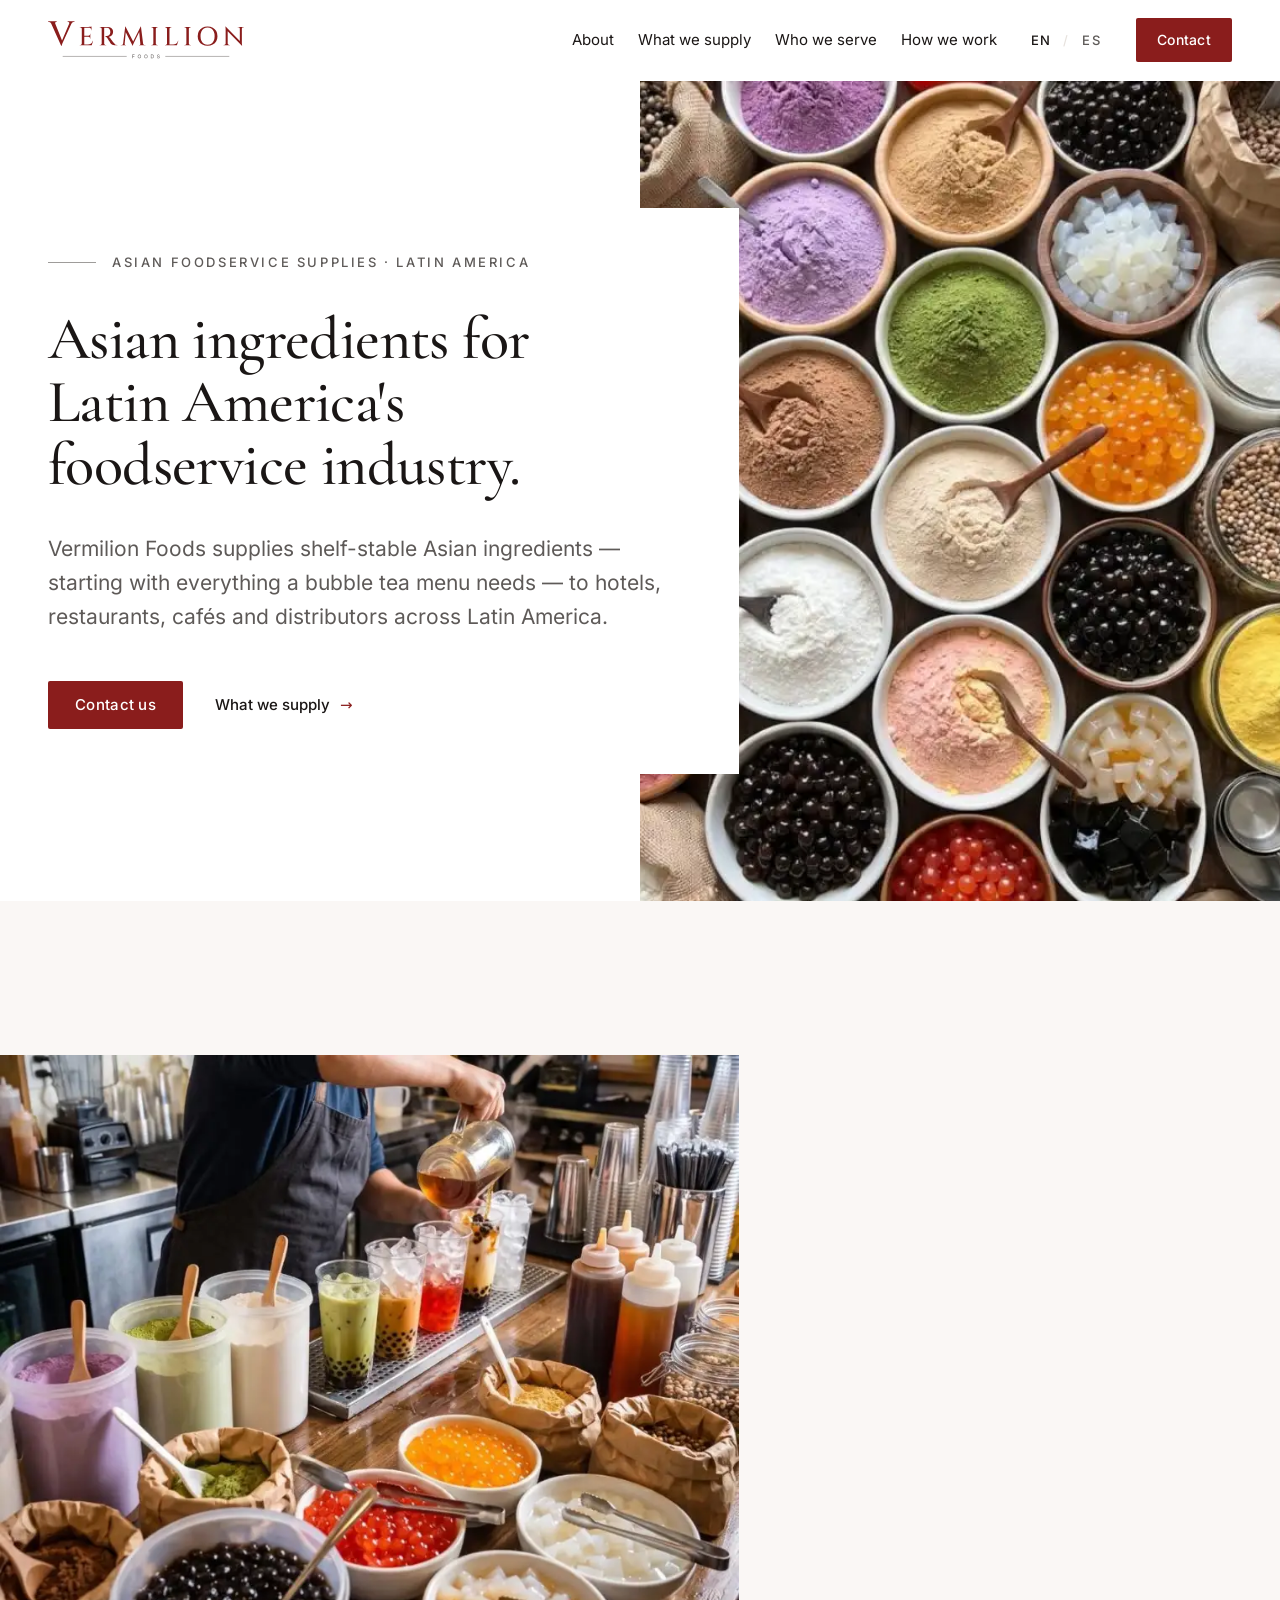
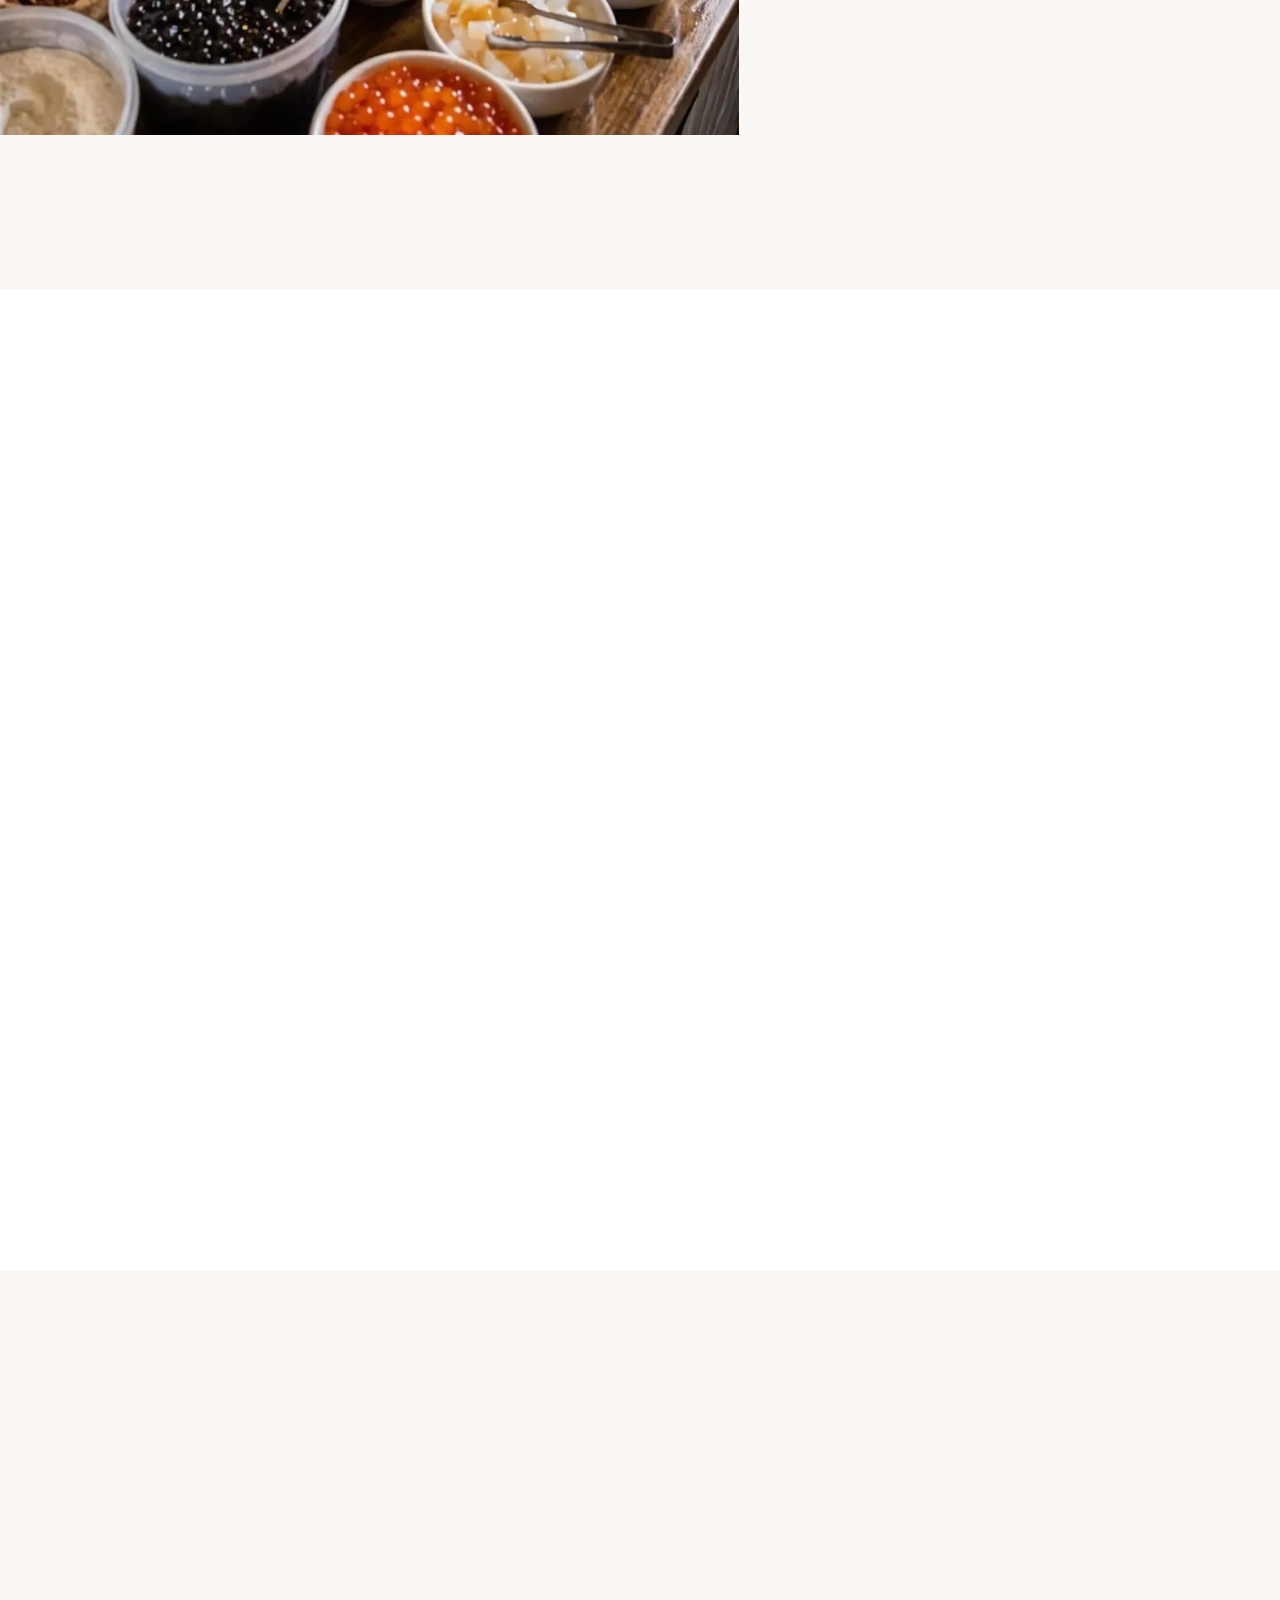
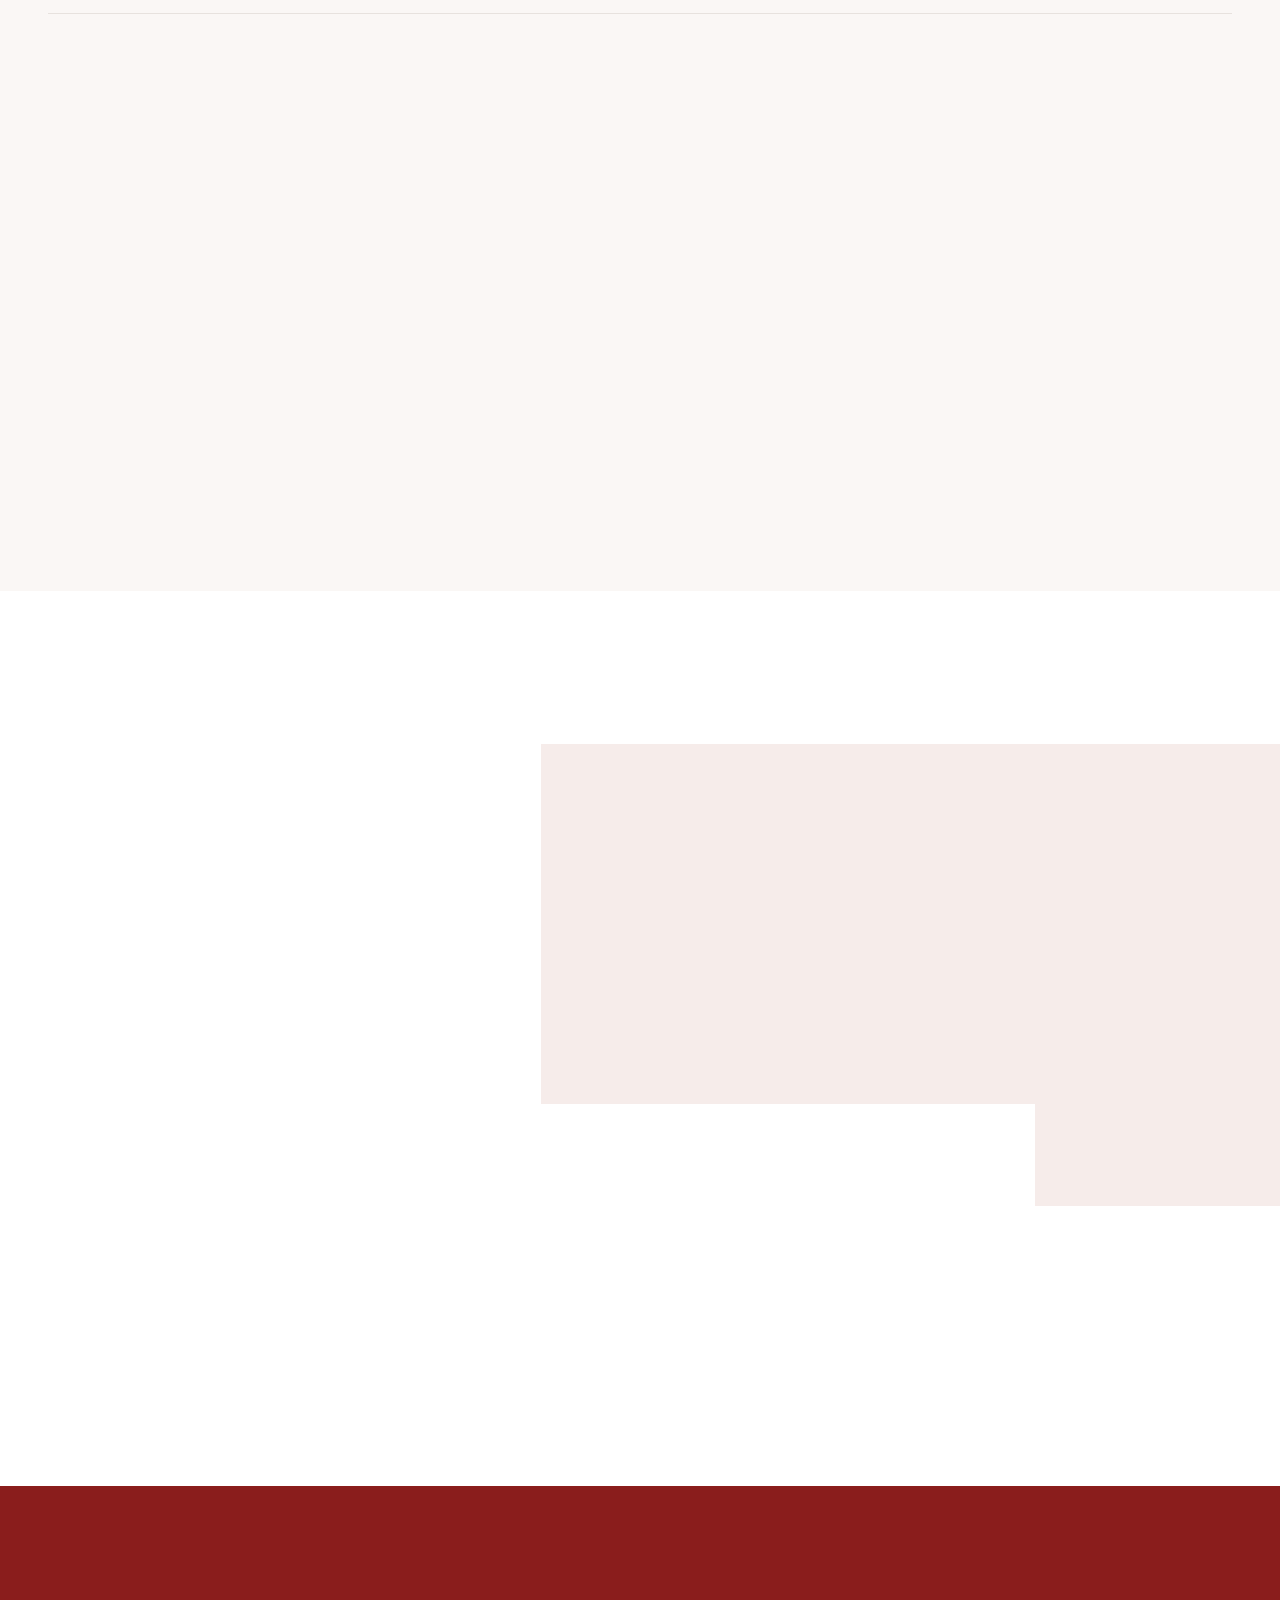
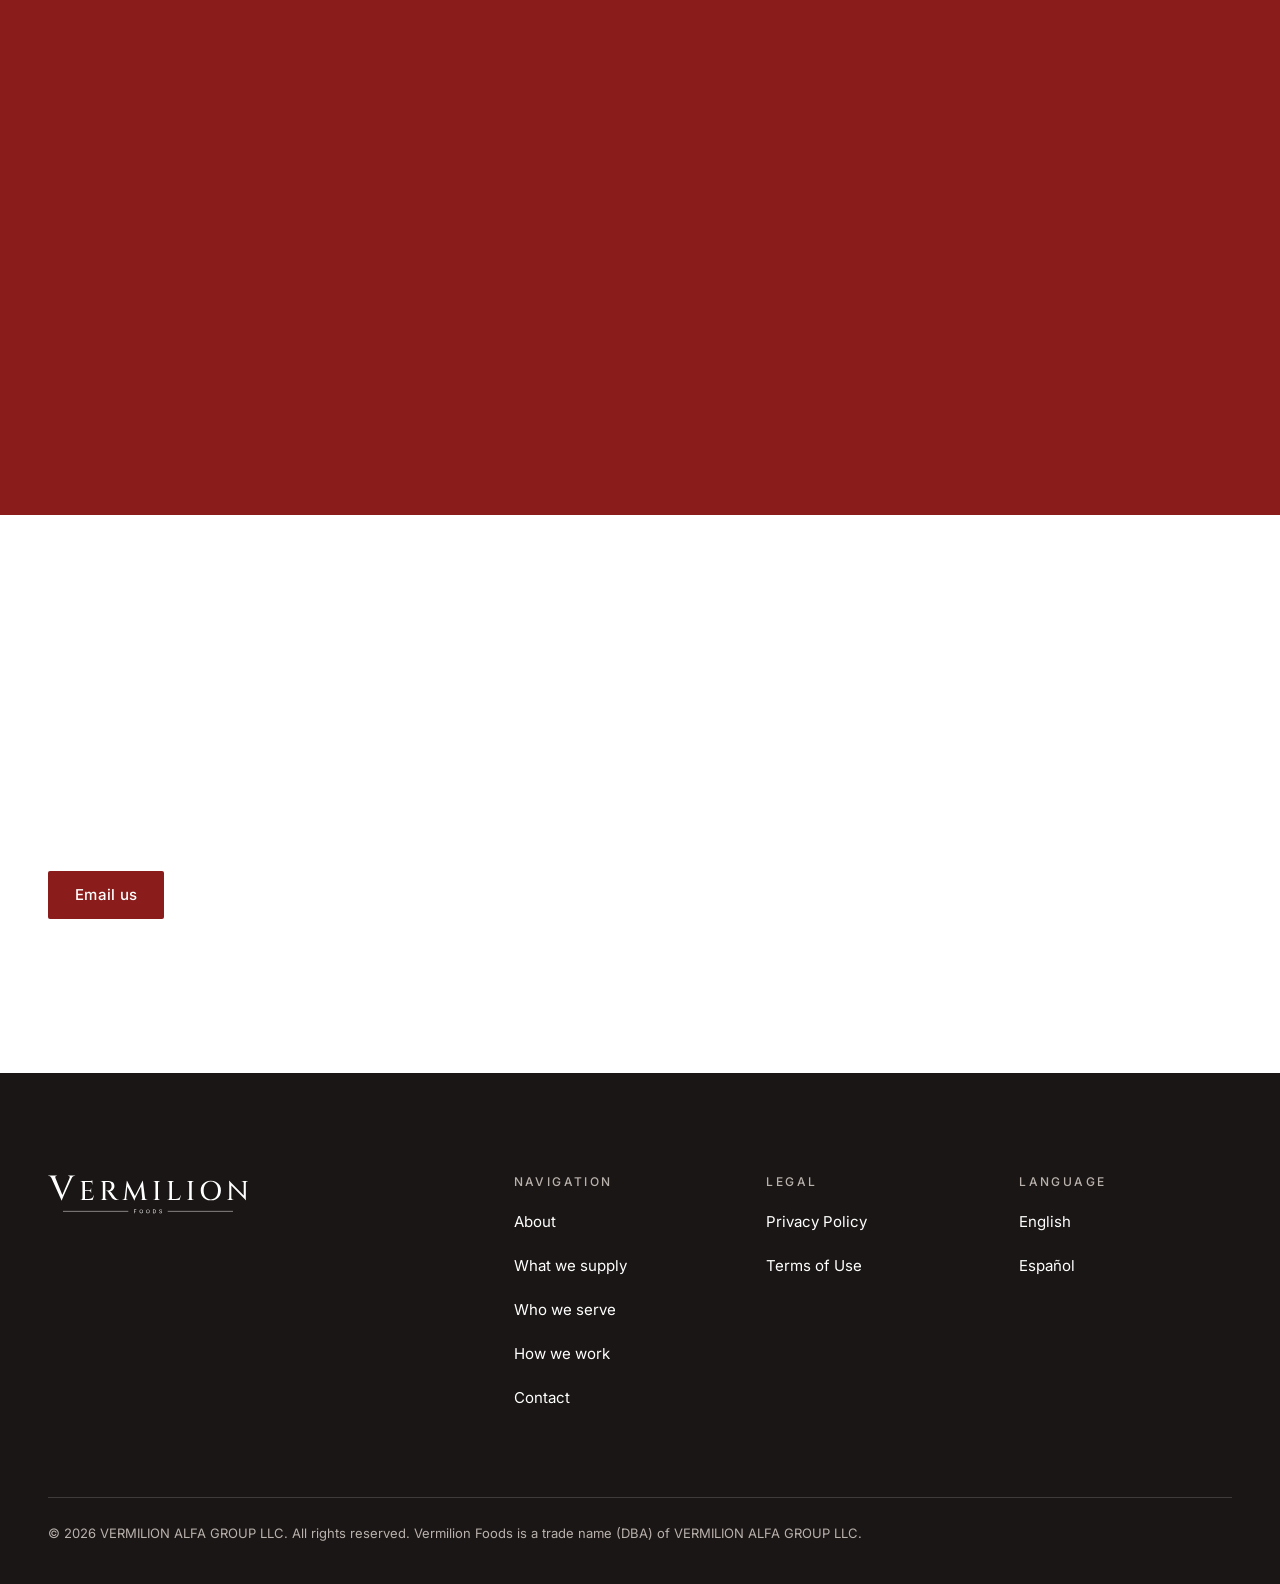
==== commit 760715c5: "feat: integrate photographs into the page composition, remove captions Recompose hero, About and How" ====
--- a/index.html
+++ b/index.html
@@ -53,8 +53,15 @@
   </header>
   <main id="main">
     <section class="hero" aria-labelledby="hero-title">
-      <div class="wrap hero-grid">
-        <div>
+      <div class="stage hero-stage">
+        <div class="plate plate--hero">
+          <picture>
+            <source type="image/webp" media="(max-width: 767.98px)" srcset="assets/img/photo-ingredients-m-480.webp 480w, assets/img/photo-ingredients-m-712.webp 712w" sizes="100vw">
+            <source type="image/webp" srcset="assets/img/photo-ingredients-d-480.webp 480w, assets/img/photo-ingredients-d-640.webp 640w" sizes="50vw">
+            <img src="assets/img/photo-ingredients-480.jpg" width="480" height="546" alt="Bowls and jars of colored powders, dark tapioca pearls, orange spheres and jelly cubes on a wooden table." decoding="async" fetchpriority="high">
+          </picture>
+        </div>
+        <div class="leaf hero-leaf">
           <p class="eyebrow">Asian foodservice supplies · Latin America</p>
           <h1 id="hero-title">Asian ingredients for Latin America's foodservice industry.</h1>
           <p class="lead">Vermilion Foods supplies shelf-stable Asian ingredients — starting with everything a bubble tea menu needs — to hotels, restaurants, cafés and distributors across Latin America.</p>
@@ -63,36 +70,26 @@
             <a class="link-arrow" href="#products">What we supply <span class="arrow" aria-hidden="true">→</span></a>
           </div>
         </div>
-        <figure class="photo photo--hero">
-          <picture class="photo-frame">
-            <source type="image/webp" media="(max-width: 767.98px)" srcset="assets/img/photo-ingredients-sq-360.webp 360w, assets/img/photo-ingredients-sq-640.webp 640w" sizes="(min-width: 528px) 480px, calc(100vw - 48px)">
-            <source type="image/webp" srcset="assets/img/photo-ingredients-640.webp 640w" sizes="(min-width: 1280px) 460px, (min-width: 1024px) 36vw, (min-width: 768px) 35vw, (min-width: 528px) 480px, calc(100vw - 48px)">
-            <img src="assets/img/photo-ingredients-540.jpg" width="540" height="675" alt="Overhead view of bowls, glass jars and paper bags holding powders in several colors, dark and orange spheres and white cubes, with wooden spoons and metal scoops on a dark wooden surface." decoding="async" fetchpriority="high">
+      </div>
+    </section>
+
+    <section class="section section--warm" id="about" aria-labelledby="about-title">
+      <div class="stage about-stage">
+        <div class="about-head">
+          <p class="eyebrow" data-reveal>About</p>
+          <h2 id="about-title" data-reveal>A bridge between Asian producers and Latin American kitchens.</h2>
+        </div>
+        <div class="plate plate--about">
+          <picture>
+            <source type="image/webp" media="(max-width: 1023.98px)" srcset="assets/img/photo-preparation-m-480.webp 480w, assets/img/photo-preparation-m-720.webp 720w" sizes="100vw">
+            <source type="image/webp" srcset="assets/img/photo-preparation-d-640.webp 640w, assets/img/photo-preparation-d-880.webp 880w" sizes="(min-width: 1328px) calc(50vw + 100px), 59vw">
+            <img src="assets/img/photo-preparation-480.jpg" width="480" height="442" alt="Iced drinks being poured at a counter lined with bowls of toppings and tubs of powder." loading="lazy" decoding="async">
           </picture>
-          <figcaption>Illustrative image. It does not depict Vermilion Foods products or packaging.</figcaption>
-        </figure>
-      </div>
-    </section>
-
-    <section class="section section--warm" id="about" aria-labelledby="about-title">
-      <div class="wrap">
-        <p class="eyebrow" data-reveal>About</p>
-        <div class="about-grid">
-          <h2 id="about-title" data-reveal>A bridge between Asian producers and Latin American kitchens.</h2>
-          <div class="about-body">
-            <div class="prose" data-reveal>
-              <p>Vermilion Foods is a business-to-business supplier of Asian food and beverage ingredients. We connect manufacturers in Asia with foodservice operators in Latin America who need consistent products, clear communication and dependable supply.</p>
-              <p>Our current focus is the bubble tea category, with a range designed to grow alongside our customers' menus. We work exclusively with shelf-stable products, which keeps logistics simple and quality predictable.</p>
-              <p class="legal-note">Vermilion Foods is a trade name of <strong>VERMILION ALFA GROUP LLC</strong>.<!-- data:STATE_OF_FORMATION legal note --></p>
-            </div>
-            <figure class="photo photo--about" data-reveal>
-          <picture class="photo-frame">
-            <source type="image/webp" srcset="assets/img/photo-preparation-480.webp 480w, assets/img/photo-preparation-720.webp 720w, assets/img/photo-preparation-960.webp 960w" sizes="(min-width: 1296px) 615px, (min-width: 1024px) 47vw, (min-width: 668px) 620px, calc(100vw - 48px)">
-            <img src="assets/img/photo-preparation-720.jpg" width="720" height="540" alt="A person wearing an apron, seen from the shoulders down, pours a brown liquid from a glass pitcher into one of several iced drinks on a counter, behind tubs of powders, squeeze bottles and bowls of colored spheres and white cubes." loading="lazy" decoding="async">
-          </picture>
-          <figcaption>Illustrative image. It does not show a Vermilion Foods customer, employee or location.</figcaption>
-        </figure>
-          </div>
+        </div>
+        <div class="leaf about-leaf prose" data-reveal>
+          <p>Vermilion Foods is a business-to-business supplier of Asian food and beverage ingredients. We connect manufacturers in Asia with foodservice operators in Latin America who need consistent products, clear communication and dependable supply.</p>
+          <p>Our current focus is the bubble tea category, with a range designed to grow alongside our customers' menus. We work exclusively with shelf-stable products, which keeps logistics simple and quality predictable.</p>
+          <p class="legal-note">Vermilion Foods is a trade name of <strong>VERMILION ALFA GROUP LLC</strong>.<!-- data:STATE_OF_FORMATION legal note --></p>
         </div>
       </div>
     </section>
@@ -161,36 +158,36 @@
     </section>
 
     <section class="section" id="process" aria-labelledby="process-title">
-      <div class="wrap">
-        <div class="process-grid">
-        <div class="section-head">
+      <div class="stage process-stage">
+        <div class="plate plate--process">
+          <picture>
+            <source type="image/webp" media="(max-width: 1023.98px)" srcset="assets/img/photo-supply-m-480.webp 480w, assets/img/photo-supply-m-720.webp 720w" sizes="100vw">
+            <source type="image/webp" srcset="assets/img/photo-supply-d-640.webp 640w, assets/img/photo-supply-d-880.webp 880w" sizes="(min-width: 1328px) calc(50vw + 100px), 59vw">
+            <img src="assets/img/photo-supply-480.jpg" width="480" height="300" alt="A person with a clipboard in a warehouse aisle between racks of sacks, boxes and pallets." loading="lazy" decoding="async">
+          </picture>
+        </div>
+        <div class="section-head process-head">
           <p class="eyebrow" data-reveal>How we work</p>
           <h2 id="process-title" data-reveal>From origin to your operation.</h2>
         </div>
-        <ol class="steps">
-          <li class="step" data-reveal>
-            <span class="numeral" aria-hidden="true">01</span>
-            <h3>Sourcing</h3>
-            <p>We select products from established manufacturers in Asia.</p>
-          </li>
-          <li class="step" data-reveal>
-            <span class="numeral" aria-hidden="true">02</span>
-            <h3>Supply chain</h3>
-            <p>We coordinate the path from origin to destination market.</p>
-          </li>
-          <li class="step" data-reveal>
-            <span class="numeral" aria-hidden="true">03</span>
-            <h3>Service</h3>
-            <p>Support in Spanish and English, before and after every order.</p>
-          </li>
-        </ol>
-        <figure class="photo photo--process" data-reveal>
-          <picture class="photo-frame">
-            <source type="image/webp" srcset="assets/img/photo-supply-480.webp 480w, assets/img/photo-supply-720.webp 720w, assets/img/photo-supply-960.webp 960w" sizes="(min-width: 1280px) 470px, (min-width: 1024px) 36vw, (min-width: 528px) 480px, calc(100vw - 48px)">
-            <img src="assets/img/photo-supply-720.jpg" width="720" height="480" alt="A person seen from behind, wearing a cap, hair net and apron, writes on a clipboard in a warehouse aisle lined with shelving that holds sacks, wrapped pallets and cardboard boxes." loading="lazy" decoding="async">
-          </picture>
-          <figcaption>Illustrative image. It does not show facilities, inventory or staff of Vermilion Foods.</figcaption>
-        </figure>
+        <div class="leaf process-leaf">
+          <ol class="steps">
+            <li class="step" data-reveal>
+              <span class="numeral" aria-hidden="true">01</span>
+              <h3>Sourcing</h3>
+              <p>We select products from established manufacturers in Asia.</p>
+            </li>
+            <li class="step" data-reveal>
+              <span class="numeral" aria-hidden="true">02</span>
+              <h3>Supply chain</h3>
+              <p>We coordinate the path from origin to destination market.</p>
+            </li>
+            <li class="step" data-reveal>
+              <span class="numeral" aria-hidden="true">03</span>
+              <h3>Service</h3>
+              <p>Support in Spanish and English, before and after every order.</p>
+            </li>
+          </ol>
         </div>
       </div>
     </section>
--- a/assets/css/styles.css
+++ b/assets/css/styles.css
@@ -373,36 +373,74 @@
 .section--warm { background: var(--paper-warm); }
 .section-head { max-width: 820px; margin-bottom: clamp(48px, 6vw, 80px); }
 
-/* Hero */
-.hero { padding-block: clamp(56px, 9vw, 128px) var(--section); overflow: hidden; }
-.hero-grid { display: grid; gap: clamp(40px, 6vw, 72px); align-items: center; }
+/* ---------- Composition: photographic plates + paper leaves ----------
+   .stage is a 12-column grid with two bleed tracks, so a plate can start on a column line and run
+   to the viewport edge. Lines: 1 full-start | 2 = col 1 … 13 = col 12 | 14 content-end | 15 full-end.
+   Text always sits on a plain paper leaf that overlaps the plate edge; never on the photograph. */
+.stage {
+  display: grid;
+  grid-template-columns: [full-start] minmax(var(--gutter), 1fr) [content-start] repeat(12, minmax(0, 100px)) [content-end] minmax(var(--gutter), 1fr) [full-end];
+}
+.stage > * { grid-column: content-start / content-end; min-width: 0; }
+.plate { position: relative; overflow: hidden; background: var(--vermilion-tint); }
+.plate picture, .plate img { position: absolute; inset: 0; width: 100%; height: 100%; }
+.plate img { object-fit: cover; object-position: 50% 50%; }
+.leaf { position: relative; z-index: 1; background: var(--paper); }
+
+/* Hero — mobile: full-bleed 4:3 plate on top, the headline leaf rises over its lower edge,
+   leaving a strip of photograph to the right. */
+.hero { padding-bottom: var(--section); }
+.plate--hero { grid-column: full-start / full-end; grid-row: 1; aspect-ratio: 4 / 3; }
+.hero-leaf {
+  grid-column: full-start / content-end;
+  grid-row: 2;
+  margin-top: -48px;
+  padding: 28px 16px 0 var(--gutter);
+}
 .hero h1 { max-width: 18ch; }
-.hero .lead { margin-top: clamp(24px, 3vw, 36px); }
-.hero-actions { display: flex; flex-wrap: wrap; align-items: center; gap: 12px 32px; margin-top: clamp(32px, 4vw, 48px); }
-
-/* Photographs (illustrative) */
-.photo { margin: 0; }
-.photo-frame { display: block; overflow: hidden; border-radius: 2px; background: var(--vermilion-tint); aspect-ratio: 4 / 3; }
-.photo-frame img { width: 100%; height: 100%; object-fit: cover; object-position: 50% 50%; }
-.photo figcaption { margin-top: 12px; max-width: 46ch; font-size: 0.8125rem; line-height: 1.5; color: var(--gray); }
-
-/* Hero photo */
-.photo--hero { width: min(100%, 480px); }
-.photo--hero .photo-frame { aspect-ratio: 1 / 1; }
+.hero .lead { margin-top: clamp(20px, 3vw, 36px); }
+.hero-actions { display: flex; flex-wrap: wrap; align-items: center; gap: 8px 32px; margin-top: clamp(28px, 4vw, 48px); }
+.hero .eyebrow { margin-bottom: clamp(18px, 3vw, 36px); }
+
+/* Hero — from 768px: plate from column 7 to the right edge, full hero height (it meets the header
+   and the About section). The leaf spans columns 1–7 and overlaps the plate's first column. */
 @media (min-width: 768px) {
-  .hero-grid { grid-template-columns: minmax(0, 3fr) minmax(0, 2fr); gap: 40px; }
-  .photo--hero { width: 100%; }
-  .photo--hero .photo-frame { aspect-ratio: 4 / 5; }
-}
+  .hero { padding-bottom: 0; }
+  .hero-stage { min-height: clamp(560px, calc(100svh - var(--header-h)), 860px); }
+  .plate--hero { grid-column: 8 / full-end; grid-row: 1; aspect-ratio: auto; }
+  .hero-leaf {
+    grid-column: content-start / 9;
+    grid-row: 1;
+    align-self: center;
+    margin: 64px 0; /* the row (and so the plate) grows if needed: photo always shows >= 64px above/below */
+    padding: clamp(32px, 3.5vw, 48px) clamp(32px, 4vw, 56px) clamp(32px, 3.5vw, 48px) 0;
+  }
+}
+/* Keep the leaf clearly shorter than the plate in both languages (ES headline runs to 4 lines),
+   so the photograph shows above and below the overlap instead of thin slivers. */
 @media (min-width: 1024px) {
-  .hero-grid { grid-template-columns: minmax(0, 7fr) minmax(0, 5fr); gap: clamp(40px, 6vw, 72px); }
-  .photo--hero { max-width: 460px; justify-self: end; }
-}
-
-/* About */
-.about-grid { display: grid; gap: clamp(32px, 5vw, 80px); }
+  .hero h1 { font-size: clamp(3rem, 4.7vw, 4.25rem); }
+}
+/* 768–1023: plate image centred on the middle column of bowls */
+@media (min-width: 768px) and (max-width: 1023.98px) {
+  .hero-leaf { grid-column: content-start / 10; }
+  .plate--hero { grid-column: 9 / full-end; }
+  .hero h1 { font-size: clamp(2.5rem, 5.6vw, 3.25rem); }
+}
+
+/* About — mobile: heading, full-bleed plate, then a white leaf that rises 64px over the plate
+   from the right (plate peeks on the left). */
+.about-head { grid-row: 1; margin-bottom: clamp(32px, 5vw, 48px); }
+.about-head .eyebrow { margin-bottom: clamp(20px, 3vw, 32px); }
+.plate--about { grid-column: full-start / full-end; grid-row: 2; aspect-ratio: 4 / 3; }
+.about-leaf {
+  grid-column: content-start / full-end;
+  grid-row: 3;
+  margin-top: -64px;
+  padding: 32px var(--gutter) 40px 24px;
+}
 .legal-note {
-  margin-top: clamp(32px, 4vw, 48px);
+  margin-top: clamp(28px, 4vw, 40px);
   padding-top: 24px;
   border-top: 1px solid var(--line);
   font-size: 0.9375rem;
@@ -410,11 +448,23 @@
   max-width: var(--measure);
 }
 .legal-note strong { color: var(--ink); font-weight: 500; letter-spacing: 0.02em; }
-.about-body { display: grid; gap: clamp(40px, 5vw, 64px); }
-.photo--about { max-width: 620px; }
+@media (min-width: 768px) and (max-width: 1023.98px) {
+  .plate--about { aspect-ratio: 4 / 3; }
+  .about-leaf { grid-column: 4 / full-end; margin-top: -96px; padding: 40px var(--gutter) 48px 40px; }
+}
+/* About — desktop: plate from the left edge to the end of column 7; heading in columns 8–12 aligned
+   with the plate top; the leaf (columns 7–12) overlaps the plate by one column. */
 @media (min-width: 1024px) {
-  .about-grid { grid-template-columns: minmax(0, 5fr) minmax(0, 6fr); }
-  .about-grid h2 { position: sticky; top: calc(var(--header-h) + 32px); align-self: start; }
+  .about-head { grid-column: 9 / content-end; grid-row: 1; margin: 0; padding-left: clamp(32px, 4vw, 56px); align-self: start; }
+  .plate--about { grid-column: full-start / 9; grid-row: 1 / 3; aspect-ratio: 1031 / 950; align-self: start; }
+  .about-leaf {
+    grid-column: 8 / content-end;
+    grid-row: 2;
+    margin: clamp(32px, 4vw, 48px) 0 0;
+    padding: clamp(36px, 3.5vw, 52px) clamp(36px, 3.5vw, 52px) clamp(36px, 3.5vw, 52px);
+    align-self: start;
+  }
+  .about-head h2 { font-size: clamp(2rem, 1.2rem + 1.8vw, 2.875rem); }
 }
 
 /* Cards */
@@ -458,27 +508,43 @@
   .row { grid-template-columns: 64px minmax(0, 5fr) minmax(0, 6fr); align-items: baseline; }
 }
 
-/* How we work — steps */
-.steps { display: grid; gap: 48px; margin: 0; padding: 0; list-style: none; }
-.step { padding-top: 28px; border-top: 1px solid var(--ink); }
-.step .numeral { font-size: 1.75rem; margin-bottom: 20px; }
-.step h3 { margin-bottom: 12px; }
+/* How we work — mobile: full-bleed plate first; the heading leaf rises over its lower edge and
+   ends at column 10, so the plate stays visible on the right; the steps follow on the page. */
+.plate--process { grid-column: full-start / full-end; grid-row: 1; aspect-ratio: 4 / 3; }
+.process-head {
+  grid-column: full-start / 12;
+  grid-row: 2;
+  margin: -56px 0 0;
+  padding: 28px 24px 0 var(--gutter);
+  background: var(--paper);
+  position: relative;
+  z-index: 1;
+}
+.process-leaf { grid-row: 3; margin-top: clamp(40px, 6vw, 56px); }
+.steps { display: grid; gap: 40px; margin: 0; padding: 0; list-style: none; }
+.step { padding-top: 24px; border-top: 1px solid var(--ink); }
+.step .numeral { font-size: 1.75rem; margin-bottom: 16px; }
+.step h3 { margin-bottom: 10px; }
 .step p { color: var(--gray); }
-@media (min-width: 768px) { .steps { grid-template-columns: repeat(3, minmax(0, 1fr)); gap: clamp(24px, 4vw, 56px); } }
-.process-grid { display: grid; gap: 48px; }
-.process-grid .section-head { margin-bottom: 0; }
-.photo--process { width: min(100%, 480px); }
-.photo--process .photo-frame { aspect-ratio: 3 / 2; }
-/* 768–1023px keeps the stacked order (heading, steps, photo): with the photo in the top row the
-   image sat inside Chromium's lazy-load distance on the first screen (measured, perf-budget.json). */
 @media (min-width: 768px) {
-  .process-grid { row-gap: clamp(48px, 6vw, 80px); }
-}
+  .steps { grid-template-columns: repeat(3, minmax(0, 1fr)); gap: clamp(24px, 3.5vw, 48px); }
+}
+@media (min-width: 768px) and (max-width: 1023.98px) {
+  .plate--process { aspect-ratio: 16 / 10; }
+  .process-head { grid-column: full-start / 10; margin-top: -96px; padding: 40px 40px 0 var(--gutter); }
+}
+/* How we work — desktop: heading in columns 1–5 beside a 16:10 plate running from column 6 to the
+   right edge; the three steps share one leaf (columns 1–10) that overlaps the plate's lower band. */
 @media (min-width: 1024px) {
-  .process-grid { grid-template-columns: minmax(0, 7fr) minmax(0, 5fr); grid-template-areas: "head photo" "steps steps"; column-gap: clamp(40px, 6vw, 72px); align-items: end; }
-  .process-grid .section-head { grid-area: head; }
-  .process-grid .steps { grid-area: steps; }
-  .photo--process { grid-area: photo; width: 100%; }
+  .process-head { grid-column: content-start / 7; grid-row: 1; align-self: center; margin: 0; padding: 0 clamp(32px, 4vw, 56px) 0 0; background: none; }
+  .plate--process { grid-column: 7 / full-end; grid-row: 1; aspect-ratio: 16 / 10; }
+  .process-leaf {
+    grid-column: content-start / 12;
+    grid-row: 2;
+    margin-top: clamp(-120px, -8vw, -88px);
+    background: var(--paper);
+    padding: clamp(36px, 3.5vw, 48px) clamp(36px, 3.5vw, 48px) 0 0;
+  }
 }
 
 /* Feature band — the only vermilion section */
@@ -567,6 +633,6 @@
 }
 
 @media print {
-  .site-header, .band, .photo, .skip-link { display: none !important; }
+  .site-header, .band, .plate, .skip-link { display: none !important; }
   .site-footer { background: none; color: #000; }
 }
